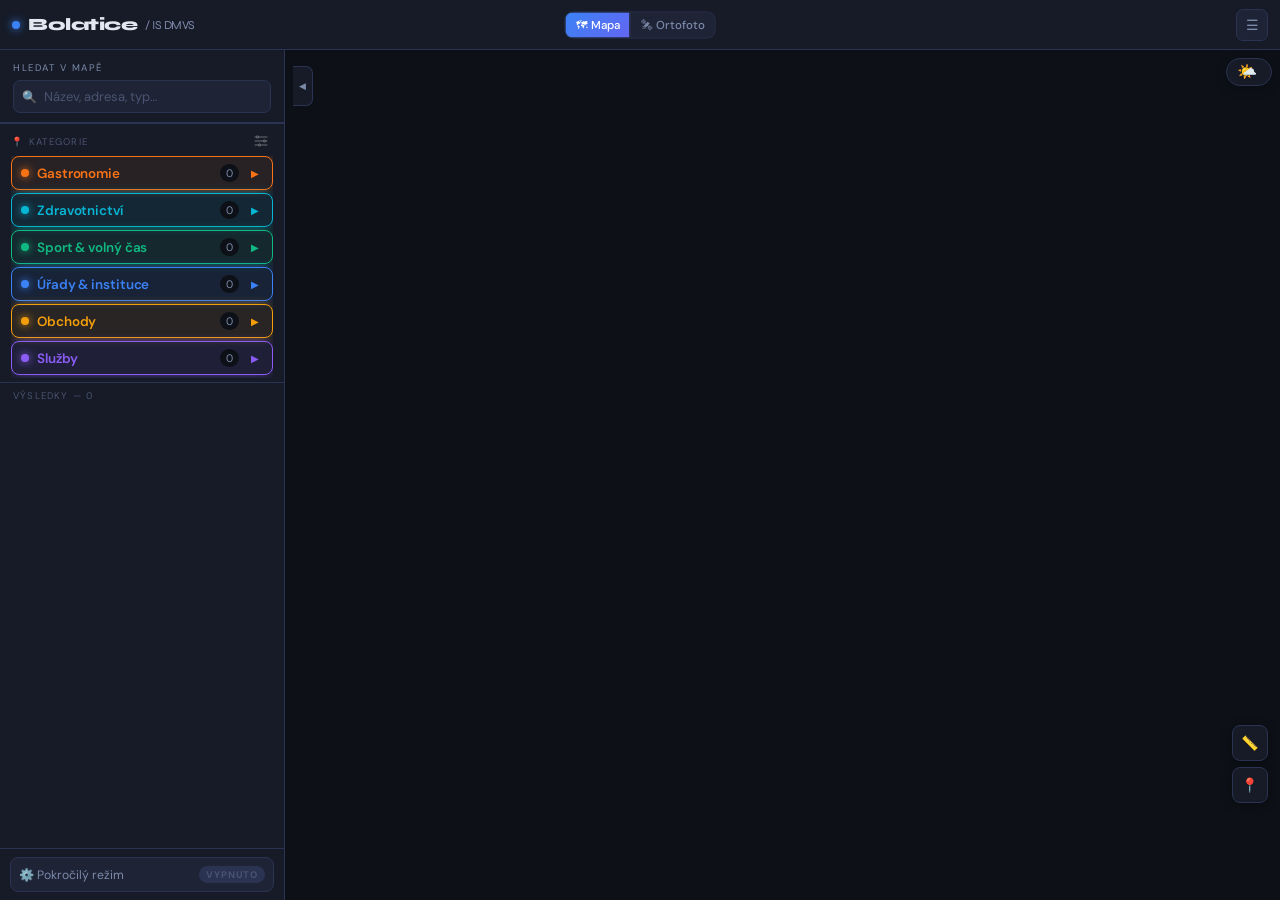
==== dev/index.html @ 5ff4d9fc "aktualizace readme + oprava rotace objektů z IS DMVS dev verze" ====
<!DOCTYPE html>
<html lang="cs">
<head>
  <meta charset="UTF-8">
  <meta name="viewport" content="width=device-width, initial-scale=1.0, maximum-scale=1.0, user-scalable=no">
  <meta name="mobile-web-app-capable" content="yes">
  <meta name="apple-mobile-web-app-capable" content="yes">
  <meta name="apple-mobile-web-app-status-bar-style" content="black-translucent">
  <meta name="apple-mobile-web-app-title" content="Mapa Bolatice">

  <title>Interaktivní mapa obce Bolatice | IS DMVS · POI · Navigace</title>

  <!-- ── SEO ─────────────────────────────────────────────────── -->
  <meta name="description"
        content="Interaktivní webová mapa obce Bolatice (okres Opava). Zobrazuje budovy, chodníky, komunikace a cyklostezky z IS DMVS, body zájmu (restaurace, lékaři, školy, obchody), navigaci a měření vzdáleností.">
  <meta name="keywords"
        content="Bolatice, mapa, interaktivní mapa, obec Bolatice, IS DMVS, POI, navigace, chodníky, komunikace, cyklostezky, okres Opava, Moravskoslezský kraj, GIS, QGIS">
  <meta name="author"      content="Diplomová práce VŠB-TUO, obor Geodézie a kartografie">
  <meta name="robots"      content="index, follow">
  <meta name="theme-color" content="#161b27">
  <link rel="canonical"    href="https://virtualka-bolatice.github.io/mapa/">

  <!-- ── Open Graph (Facebook, LinkedIn, Messenger) ──────────── -->
  <meta property="og:type"        content="website">
  <meta property="og:url"         content="https://virtualka-bolatice.github.io/mapa/">
  <meta property="og:title"       content="Interaktivní mapa obce Bolatice">
  <meta property="og:description" content="Budovy, chodníky, cyklostezky, body zájmu a navigace na jednom místě. Digitální mapa obce Bolatice s daty IS DMVS.">
  <meta property="og:image"       content="css/ikonky/favicon.png">
  <meta property="og:locale"      content="cs_CZ">
  <meta property="og:site_name"   content="Mapa Bolatice">

  <!-- ── Twitter / X Card ────────────────────────────────────── -->
  <meta name="twitter:card"        content="summary">
  <meta name="twitter:title"       content="Interaktivní mapa obce Bolatice">
  <meta name="twitter:description" content="Digitální mapa obce Bolatice — IS DMVS, POI, navigace, měření.">
  <meta name="twitter:image"       content="css/ikonky/favicon.png">

  <!-- ── Favicon ──────────────────────────────────────────────── -->
  <link rel="icon"             type="image/png" sizes="32x32" href="css/ikonky/favicon.png">
  <link rel="icon"             type="image/png" sizes="16x16" href="css/ikonky/favicon.png">
  <link rel="apple-touch-icon" sizes="180x180"               href="css/ikonky/favicon.png">
  <link rel="shortcut icon"    type="image/png"              href="css/ikonky/favicon.png">

  <!-- ── Strukturovaná data (Schema.org / JSON-LD) ───────────── -->
  <script type="application/ld+json">
  {
    "@context": "https://schema.org",
    "@type": "Map",
    "name": "Interaktivní mapa obce Bolatice",
    "description": "Webová interaktivní mapa obce Bolatice zobrazující infrastrukturu (IS DMVS), body zájmu, navigaci a měření vzdáleností. Zpracována jako součást diplomové práce na VŠB-TUO.",
    "url": "https://virtualka-bolatice.github.io/mapa/",
    "image": "css/ikonky/favicon.png",
    "mapType": "https://schema.org/VenueMap",
    "about": {
      "@type": "Place",
      "name": "Bolatice",
      "description": "Obec Bolatice, okres Opava, Moravskoslezský kraj",
      "address": {
        "@type": "PostalAddress",
        "addressLocality": "Bolatice",
        "postalCode": "747 23",
        "addressRegion": "Moravskoslezský kraj",
        "addressCountry": "CZ"
      },
      "geo": {
        "@type": "GeoCoordinates",
        "latitude":  49.956,
        "longitude": 18.078
      }
    },
    "creator": {
      "@type": "EducationalOrganization",
      "name": "VŠB – Technická univerzita Ostrava",
      "department": "Obor Geodézie a kartografie"
    },
    "inLanguage": "cs"
  }
  </script>

  <link rel="stylesheet" href="https://cdn.jsdelivr.net/npm/leaflet@1.9.4/dist/leaflet.css">
  <link rel="preconnect" href="https://fonts.googleapis.com">
  <link href="https://fonts.googleapis.com/css2?family=Syne:wght@400;600;700;800&family=DM+Sans:wght@300;400;500&display=swap" rel="stylesheet">
  <link rel="stylesheet" href="css/app.css">
  <link rel="stylesheet" href="events/events.css">
</head>
<body>

<!-- ══ LOADING ══════════════════════════════════════════════════ -->
<div id="loading" class="out">
  <div class="ld-ring"></div>
  <div class="ld-txt">Bolatice</div>
  <div class="ld-sub" id="ld-sub"></div>
</div>

<!-- ══ LIGHTBOX ═════════════════════════════════════════════════ -->
<div id="lightbox" onclick="closeLB()">
  <button id="lb-close" onclick="event.stopPropagation();closeLB()">✕</button>
  <button id="lb-prev" onclick="lbPrev(event);event.stopPropagation()">‹</button>
  <img id="lb-img" src="" alt="" onclick="event.stopPropagation();closeLB()" style="cursor:zoom-out">
  <button id="lb-next" onclick="lbNext(event);event.stopPropagation()">›</button>
  <div id="lb-counter"></div>
</div>

<!-- ══ NAVIGAČNÍ WIDGET (aktivní trasa) ════════════════════════ -->
<div id="nav-widget">
  <div class="nav-head">
    <span class="nav-mode-ico" id="nav-mode-ico">🚗</span>
    <div class="nav-dest-name" id="nav-dest-name">Navigace</div>
    <button class="nav-close" onclick="clearNav()" title="Ukončit navigaci">✕</button>
  </div>
  <div class="nav-main-row">
    <div class="nav-time-val" id="nav-active-time">–</div>
    <div class="nav-dist"    id="nav-dist"></div>
  </div>
  <div class="nav-actions">
    <button class="nav-act-btn" id="nav-persp-btn" onclick="toggleNavCompass()" title="Vyrovnat / zamknout pohled" style="display:none">
      <svg id="nav-compass-svg" width="16" height="16" viewBox="0 0 24 24" fill="none">
        <circle cx="12" cy="12" r="10" stroke="currentColor" stroke-width="1.5"/>
        <polygon points="12,3 14.5,12 12,10 9.5,12" fill="#ef4444"/>
        <polygon points="12,21 14.5,12 12,14 9.5,12" fill="currentColor" opacity=".5"/>
        <circle cx="12" cy="12" r="1.5" fill="currentColor"/>
      </svg>
    </button>
    <button class="nav-act-btn" id="nav-recenter-btn2" onclick="navRecenter()" title="Vycentrovat">
      <svg width="11" height="11" viewBox="0 0 12 12" fill="none" style="flex-shrink:0">
        <rect x="1" y="1" width="10" height="10" rx="2" stroke="currentColor" stroke-width="1.4"/>
        <line x1="6" y1="1" x2="6" y2="11" stroke="currentColor" stroke-width="1.2"/>
        <line x1="1" y1="6" x2="11" y2="6" stroke="currentColor" stroke-width="1.2"/>
      </svg>
      Vycentrovat
    </button>
  </div>
</div>

<!-- ══ MODE PICKER — výběr způsobu dopravy ═════════════════════ -->
<div id="nav-mode-picker">
  <div id="nmp-card">
    <div class="nmp-title">Jak chceš jet?</div>
    <div class="nmp-dest"  id="nmp-dest-name">…</div>
    <!-- Loading stav (spinner) — skrytý po načtení -->
    <div class="nmp-loading-row" id="nmp-loading">
      <div class="nmp-spinner"></div>
      <span class="nmp-loading-txt">Načítám trasy…</span>
    </div>
    <div class="nmp-opts" id="nmp-opts" style="display:none">
      <button class="nmp-opt" id="nmp-drive" onclick="pickNavMode('driving')">
        <span class="nmp-ico">🚗</span>
        <span class="nmp-lbl">Autem</span>
        <span class="nmp-time" id="nmp-drive-time">–</span>
        <span class="nmp-sub" id="nmp-drive-dist"></span>
      </button>
      <button class="nmp-opt" id="nmp-walk" onclick="pickNavMode('walking')">
        <span class="nmp-ico">🚶</span>
        <span class="nmp-lbl">Pěšky</span>
        <span class="nmp-time" id="nmp-walk-time">–</span>
        <span class="nmp-sub" id="nmp-walk-dist"></span>
      </button>
    </div>
    <button class="nmp-cancel" onclick="cancelModePicker()">Zrušit</button>
  </div>
</div>

<!-- ══ RECENTER BUTTON — zobrazí se při pohybu mapy v nav ══════ -->
<button id="nav-recenter-btn" onclick="navRecenter()">⊕ Vycentrovat</button>

<!-- ══ APLIKACE ═════════════════════════════════════════════════ -->
<div id="app">
  <header>
    <button class="hbtn mob-only" id="mob-srch-btn" onclick="openMobSearch()">🔍</button>
    <div class="logo">
      <div class="logo-dot"></div>
      Bolatice
      <span class="logo-sub">/ IS DMVS</span>
    </div>
    <div id="tile-sw">
      <button class="tbtn on"  id="tbtn-mapa" onclick="setTile('mapa')">🗺 Mapa</button>
      <button class="tbtn off" id="tbtn-orto" onclick="setTile('orto')">🛰 Ortofoto</button>
    </div>
    <button class="hbtn desk-only" id="sb-hbtn" onclick="toggleSB()">☰</button>
  </header>
  <!-- landscape mobile: logo + ☰ -->
  <div id="ls-logo">Bolatice</div>
  <button id="sb-hbtn-ls" onclick="toggleSB()">☰</button>

  <!-- Mobilní hledání (pod headerem, skryté) -->
  <div id="mob-search" class="mob-only">
    <div id="mob-search-bar">
      <span class="mob-si">🔍</span>
      <input type="text" id="mob-search-inp"
             placeholder="Hledat místo, název…"
             oninput="doSearch(this.value);renderMobResults()">
      <button class="mob-sx" onclick="closeMobSearch()">✕</button>
    </div>
    <div id="mob-results"></div>
  </div>

  <!-- #tilt-wrap: perspective container, overflow:hidden klipuje černé hrany při tiltu -->
  <div id="tilt-wrap">
    <div id="map"></div>
  </div>
</div>

<!-- ══ SIDEBAR / BOTTOM SHEET ════════════════════════════════════
     Desktop: levý panel
     Mobil:   swipe panel odspodu
════════════════════════════════════════════════════════════════ -->
<div id="sidebar">

  <!-- MOBILE: drag handle + kategorie jako ikony v peek pruhu -->
  <div id="mob-bs-top">
    <div id="mob-bs-pill" onclick="toggleBS()"></div>
    <div id="mob-cat-icons"><!-- JS: renderMobCatIcons() --></div>
  </div>

  <!-- DESKTOP: search bar -->
  <div class="sb-head desk-only">
    <div class="sb-lbl">Hledat v mapě</div>
    <div class="sb-search">
      <span class="sb-si">🔍</span>
      <input type="text" id="search-inp"
             placeholder="Název, adresa, typ…"
             oninput="doSearch(this.value)">
      <button class="sb-clear" onclick="this.previousElementSibling.value='';doSearch('')" title="Smazat">✕</button>
    </div>
  </div>

  <div id="sb-scroll">

    <!-- IS DMVS vrstvy — pokročilý režim -->
    <div id="qgis-sec">
      <div class="qgis-hdr">
        <div class="qgis-hdr-lbl"><span>⬡</span> IS DMVS vrstvy</div>
        <span class="qgis-hdr-cnt" id="qgis-cnt">–</span>
      </div>
      <div id="qgis-list"></div>
    </div>

    <!-- KATEGORIE POI -->
    <div class="sb-sec" id="poi-cats-sec">
      <!-- Hlavička: nadpis + filtrační ikona pro sbalení (landscape) -->
      <div class="sb-sec-l">
        📍 Kategorie
        <button class="cats-toggle-btn" id="cats-toggle-btn"
          onclick="toggleCatsAccordion()" title="Zobrazit / skrýt filtry">
          <img src="css/ikonky/filtr.png" alt="Filtry" class="cats-filter-icon">
        </button>
      </div>
      <!-- Chips — sbalitelné kliknutím na filtrační ikonu -->
      <div class="ls-cat-body" id="ls-cat-body">
      <div class="cat-chip active" id="chip-gastro" style="color:var(--gastro)" onclick="toggleCat('gastro')" ondblclick="event.stopPropagation();toggleSubList('gastro')">
        <div class="cat-dot"></div><span class="cat-chip-lbl">Gastronomie</span><span class="cat-cnt" id="cnt-gastro">0</span>
        <span class="cat-arr" id="cat-arr-gastro" data-subcat="gastro" onclick="event.stopPropagation();toggleSubList('gastro')" style="padding:2px 4px;color:var(--gastro);transition:transform .2s">▶</span>
      </div>
      <div class="sub-wrap" id="sub-gastro"></div>
      <div class="cat-chip active" id="chip-zdravi" style="color:var(--zdravi)" onclick="toggleCat('zdravi')" ondblclick="event.stopPropagation();toggleSubList('zdravi')">
        <div class="cat-dot"></div><span class="cat-chip-lbl">Zdravotnictví</span><span class="cat-cnt" id="cnt-zdravi">0</span>
        <span class="cat-arr" id="cat-arr-zdravi" data-subcat="zdravi" onclick="event.stopPropagation();toggleSubList('zdravi')" style="padding:2px 4px;color:var(--zdravi);transition:transform .2s">▶</span>
      </div>
      <div class="sub-wrap" id="sub-zdravi"></div>
      <div class="cat-chip active" id="chip-sport" style="color:var(--sport)" onclick="toggleCat('sport')" ondblclick="event.stopPropagation();toggleSubList('sport')">
        <div class="cat-dot"></div><span class="cat-chip-lbl">Sport &amp; volný čas</span><span class="cat-cnt" id="cnt-sport">0</span>
        <span class="cat-arr" id="cat-arr-sport" data-subcat="sport" onclick="event.stopPropagation();toggleSubList('sport')" style="padding:2px 4px;color:var(--sport);transition:transform .2s">▶</span>
      </div>
      <div class="sub-wrap" id="sub-sport"></div>
      <div class="cat-chip active" id="chip-urad" style="color:var(--urad)" onclick="toggleCat('urad')" ondblclick="event.stopPropagation();toggleSubList('urad')">
        <div class="cat-dot"></div><span class="cat-chip-lbl">Úřady &amp; instituce</span><span class="cat-cnt" id="cnt-urad">0</span>
        <span class="cat-arr" id="cat-arr-urad" data-subcat="urad" onclick="event.stopPropagation();toggleSubList('urad')" style="padding:2px 4px;color:var(--urad);transition:transform .2s">▶</span>
      </div>
      <div class="sub-wrap" id="sub-urad"></div>
      <div class="cat-chip active" id="chip-obchod" style="color:var(--obchod)" onclick="toggleCat('obchod')" ondblclick="event.stopPropagation();toggleSubList('obchod')">
        <div class="cat-dot"></div><span class="cat-chip-lbl">Obchody</span><span class="cat-cnt" id="cnt-obchod">0</span>
        <span class="cat-arr" id="cat-arr-obchod" data-subcat="obchod" onclick="event.stopPropagation();toggleSubList('obchod')" style="padding:2px 4px;color:var(--obchod);transition:transform .2s">▶</span>
      </div>
      <div class="sub-wrap" id="sub-obchod"></div>
      <div class="cat-chip active" id="chip-sluzby" style="color:var(--sluzby)" onclick="toggleCat('sluzby')" ondblclick="event.stopPropagation();toggleSubList('sluzby')">
        <div class="cat-dot"></div><span class="cat-chip-lbl">Služby</span><span class="cat-cnt" id="cnt-sluzby">0</span>
        <span class="cat-arr" data-subcat="sluzby" onclick="event.stopPropagation();toggleSubList('sluzby')"
              style="padding:2px 4px;color:var(--sluzby)">▶</span>
      </div>
      <div class="sub-wrap" id="sub-sluzby"></div>
      </div><!-- /ls-cat-body -->
    </div>

    <!-- MOBILE SUBCAT PILLS — viditelné v BS expandovaném stavu -->
    <div id="mob-subcat-wrap" class="mob-only"><!-- JS: renderMobSubcats() --></div>

    <!-- VÝSLEDKY -->
    <div id="poi-res-sec">
      <div class="res-hdr">Výsledky — <span id="res-cnt">0</span></div>
      <div id="res-list"></div>
    </div>

  </div><!-- /sb-scroll -->

  <!-- Landscape bottom bar: ⚙️ + tile toggle (ls-only) -->
  <div id="ls-bottom-bar" class="ls-only">
    <button id="ls-adv-btn" onclick="toggleAdvanced()" title="Pokročilý režim">⚙️</button>
    <button id="ls-tile-btn" onclick="lsTileToggle()">🗺 Mapa</button>
    <button id="ls-wx-btn" onclick="wxToggle()" title="Počasí"><span id="ls-wx-ico">🌤️</span> <span id="ls-wx-temp"></span></button>
  </div>

  <!-- Desktop/portrait adv button -->
  <div id="sb-adv-wrap">
    <button id="adv-btn" onclick="toggleAdvanced()">
      ⚙️ Pokročilý režim
      <span id="adv-pill">VYPNUTO</span>
    </button>
  </div>

</div><!-- /sidebar -->

<div id="sb-handle" class="desk-only" onclick="toggleSB()">◀</div>
<div id="dbadge"></div>

<!-- ══ NAV — výběr cíle + potvrzení ════════════════════════════ -->
<!-- Tlačítko se zobrazí po aktivaci geolokace -->
<button id="nav-pick-btn" onclick="toggleNavPick()">
  🎯 <span id="nav-pick-lbl">Vybrat cíl na mapě</span>
</button>

<!-- Potvrzovací bar po kliknutí na cíl v mapě -->
<div id="nav-confirm">
  <div>
    <div class="nc-label">Navigovat do</div>
    <div class="nc-dest" id="nc-dest-name">…</div>
  </div>
  <div class="nc-btns">
    <button class="nc-btn nc-btn-ok"  onclick="confirmNav()">🧭 Navigovat</button>
    <button class="nc-btn nc-btn-no"  onclick="cancelNavPick()">✕</button>
  </div>
</div>

<!-- ══ FAB SLOUPEC ═══════════════════════════════════════════════
     Desktop: nad zoom kontrolou (bottom-right)
     Mobil:   nad peek pruhem bottom sheetu
════════════════════════════════════════════════════════════════ -->
<div id="fab-col">
  <button class="fab" id="fab-north" title="Srovnat na sever" onclick="resetMapBearing()">
    <svg id="fab-north-svg" width="18" height="18" viewBox="0 0 24 24" fill="none">
      <circle cx="12" cy="12" r="10" stroke="currentColor" stroke-width="1.5"/>
      <polygon points="12,3 14.5,12 12,10 9.5,12" fill="#ef4444"/>
      <polygon points="12,21 14.5,12 12,14 9.5,12" fill="currentColor" opacity=".4"/>
      <circle cx="12" cy="12" r="1.5" fill="currentColor"/>
    </svg>
  </button>
  <button class="fab" id="fab-msr"   title="Měření"          onclick="toggleMsr()">📏</button>
  <button class="fab" id="fab-geo"   title="Moje poloha"     onclick="geolocate()">📍</button>
  <button class="fab" id="fab-nav"   title="Zrušit trasu"    onclick="clearNav()">✕</button>
</div>

<!-- ══ PŘÍJEZDOVÁ STATISTIKA (modal při dosažení cíle) ══════════ -->
<div id="nav-arrived-modal">
  <div id="nav-arrived-card">
    <div class="nar-icon">🎯</div>
    <div class="nar-title">Cíl dosažen!</div>
    <div class="nar-dest" id="nar-dest-name"></div>
    <div class="nar-stats">
      <div class="nar-stat">
        <div class="nar-stat-val" id="nar-time">–</div>
        <div class="nar-stat-lbl">čas jízdy</div>
      </div>
      <div class="nar-sep"></div>
      <div class="nar-stat">
        <div class="nar-stat-val" id="nar-dist">–</div>
        <div class="nar-stat-lbl">vzdálenost</div>
      </div>
      <div class="nar-sep"></div>
      <div class="nar-stat">
        <div class="nar-stat-val" id="nar-mode">–</div>
        <div class="nar-stat-lbl">způsob</div>
      </div>
    </div>
    <button class="nar-close" onclick="closeArrivedModal()">Zavřít navigaci</button>
  </div>
</div>

<!-- ══ MĚŘICÍ PANEL ══════════════════════════════════════════════ -->
<div id="msr-panel">
  <div class="msr-cols">
    <div class="msr-col">
      <div class="msr-col-lbl" id="msr-lbl-val">Délka</div>
      <div id="msr-val" class="msr-num">0 m</div>
    </div>
    <div class="msr-col">
      <div class="msr-col-lbl">Výměra</div>
      <div id="msr-area" class="msr-num msr-area-num">—</div>
    </div>
  </div>
  <div class="msr-hint" id="msr-hint">klikej body · Enter → uzavřít</div>
  <div class="msr-actions">
    <button id="msr-btn-close" onclick="closeMsrPolygon()">⬡ Uzavřít plochu</button>
    <button id="msr-btn-clear" onclick="clearMsr()">✕ Vymazat</button>
  </div>
</div>

<!-- ══ STATS PANEL — jen pokročilý režim ════════════════════════ -->
<div id="stats-panel">
  <div class="stat"><div class="stat-dot" style="background:#8b5cf6"></div>Budovy: <strong id="st-budovy">–</strong></div>
  <div class="stat"><div class="stat-dot" style="background:#64748b"></div>Parkoviště: <strong id="st-parkoviste">–</strong></div>
  <div class="stat stat-ostatni-wrap" id="stat-ostatni-wrap" onclick="event.stopPropagation();this.classList.toggle('open')" style="cursor:pointer">
    <div class="stat-dot" style="background:#94a3b8"></div>
    Ostatní: <strong id="st-ostatni-sum">–</strong>
    <div class="stat-hover-table">
      <div class="sht-row"><span class="sht-dot" style="background:#10b981"></span>Hřiště<span id="st-hriste">–</span></div>
      <div class="sht-row"><span class="sht-dot" style="background:#059669"></span>Cyklostezky<span id="st-cyklostezky">–</span></div>
      <div class="sht-row"><span class="sht-dot" style="background:#94a3b8"></span>Chodníky<span id="st-chodnik">–</span></div>
      <div class="sht-row"><span class="sht-dot" style="background:#d97706"></span>Komunikace<span id="st-komunikace">–</span></div>
    </div>
  </div>
  <!-- st-poi skrytý — pouze pro poi.js interní počítání -->
  <strong id="st-poi" style="display:none">–</strong>
</div>

<!-- ══ POI PŘEHLED — základní režim ═════════════════════════════ -->
<div id="poi-overview"><!-- JS: renderPOIOverview() --></div>

<!-- ══ JS ZÁVISLOSTI ════════════════════════════════════════════ -->
<script src="https://cdn.jsdelivr.net/npm/leaflet@1.9.4/dist/leaflet.js"></script>
<script src="https://cdn.jsdelivr.net/npm/proj4@2.9.0/dist/proj4.js"></script>
<script src="https://cdn.jsdelivr.net/npm/proj4leaflet@1.0.2/src/proj4leaflet.js"></script>

<!-- ══ IS DMVS DATA ══════════════════════════════════════════════
     Soubory se načítají automaticky z DATA_FILES v js/config.js.
     Přidání nové vrstvy = pouze přidat řádek do DATA_FILES v config.js.
════════════════════════════════════════════════════════════════ -->

<!-- ══ APLIKAČNÍ JS ═════════════════════════════════════════════ -->
<script src="js/config.js"></script>

<!-- leaflet-rotate: nativní rotace mapy (2 prsty / Shift+drag) — MUSÍ být před map.js -->
<script src="https://cdn.jsdelivr.net/npm/leaflet-rotate@0.2.7/dist/leaflet-rotate.min.js"
        onerror="console.warn('leaflet-rotate CDN nedostupné — rotace mapy vypnuta')"></script>

<script src="js/map.js"></script>
<script src="js/layers.js"></script>
<script src="js/poi.js"></script>
<script src="js/measure.js"></script>
<script src="js/nav.js"></script>

<!-- výstrahy a události (např. uzavírky) — načítají se z events/events-config.js -->
<script src="events/events-config.js"></script>
<script src="events/events.js"></script>

<!-- ══ POI DATA — staticky před ui.js → window.json_POI dostupné při loadPOI() ══
     Zkouší oba umístění. Chyba při nenalezení je potlačena (onerror=void 0). ══════ -->
<script src="data/POI_0.js" onerror="void 0"></script>
<script src="js/ui.js"></script>


<!-- ══ WEATHER WIDGET ══════════════════════════════════════════ -->
<div id="wx-tooltip"></div>
<div id="wx-fab" onclick="wxToggle()" title="Počasí">
  <span id="wx-fab-ico">🌤️</span>
  <span id="wx-fab-temp"></span>
</div>
<div id="wx-panel">
  <div id="wx-widget"><div class="wx-loading">⏳ Načítám počasí…</div></div>
</div>

<script src="js/weather.js"></script>
<script>window.addEventListener("load",()=>{ if(typeof initAladinWeather==="function") initAladinWeather(); });</script>
<script>
document.addEventListener('click', () => {
  document.getElementById('stat-ostatni-wrap')?.classList.remove('open');
});
</script>
</body>
</html>
---- dev/css/app.css ----
/* ════════════════════════════════════════════════════════════════
   app.css — Interaktivní mapa obce Bolatice
   ════════════════════════════════════════════════════════════════ */

/* ── DESIGN SYSTEM ── */
:root {
  --bg:      #0d1117;
  /* iOS safe area insets */
  --safe-b:  env(safe-area-inset-bottom, 0px);
  --safe-t:  env(safe-area-inset-top, 0px);
  --surface: #161b27;
  --surf2:   #1e2436;
  --surf3:   #252c42;
  --border:  #2a3352;
  --accent:  #3b82f6;
  --acc2:    #7c3aed;
  --acc3:    #0ea5e9;
  --orange:  #f97316;
  --green:   #10b981;
  --text:    #e2e8f0;
  --muted:   #7c8aaa;
  --dim:     #4a5470;
  --gastro:  #f97316;
  --sport:   #10b981;
  --urad:    #3b82f6;
  --zdravi:  #06b6d4;
  --sluzby:  #8b5cf6;
  --obchod:  #f59e0b;
  --r:  10px;
  --sh: 0 4px 24px rgba(0,0,0,.65);
  --sh2: 0 2px 10px rgba(0,0,0,.4);
  --mob-peek: 105px;  /* výška peek části mobilního bottom sheetu */
  --mob-peek-safe: calc(105px + env(safe-area-inset-bottom, 0px));
  --mob-peek-safe: calc(105px + env(safe-area-inset-bottom, 0px));  /* iPhone notch */
  --hdr: 50px;        /* výška headeru */
}

*, *::before, *::after { box-sizing: border-box; margin: 0; padding: 0; -webkit-tap-highlight-color: transparent; }
button, [role="button"] { touch-action: manipulation; cursor: pointer; }
html, body {
  height: 100%;
  font-family: 'DM Sans', sans-serif;
  background: var(--bg);
  color: var(--text);
  overflow: hidden;
}

/* ── LAYOUT ── */
/* ── Layout ─────────────────────────────────────────────────────── */
#app  { display: flex; flex-direction: column; height: 100vh; }

/* tilt-wrap: obal mapy — flex:1 výška, bez overflow:hidden (jinak leaflet-rotate ořezává vrstvy) */
#tilt-wrap {
  flex: 1;
  position: relative;
  z-index: 1;
}
/* #map uvnitř tilt-wrap — vždy vyplní celý tilt-wrap */
#map {
  position: absolute;
  inset: 0;
}

/* ════════════════════════════════════════════════════════════════
   LOADING
   ════════════════════════════════════════════════════════════════ */
#loading {
  position: fixed; inset: 0; background: var(--bg); z-index: 9999;
  display: flex; flex-direction: column;
  align-items: center; justify-content: center; gap: 12px;
  transition: opacity .4s;
}
#loading.out { opacity: 0; pointer-events: none; }
.ld-ring {
  width: 36px; height: 36px;
  border: 3px solid var(--border); border-top-color: var(--accent);
  border-radius: 50%; animation: spin .8s linear infinite;
}
@keyframes spin { to { transform: rotate(360deg); } }
.ld-txt  { font-family: 'Syne', sans-serif; font-weight: 700; font-size: 1.1rem; }
.ld-sub  { font-size: .73rem; color: var(--muted); }

/* ════════════════════════════════════════════════════════════════
   HEADER
   ════════════════════════════════════════════════════════════════ */
header {
  display: flex; align-items: center;
  padding: 0 12px; height: var(--hdr); flex-shrink: 0;
  background: var(--surface); border-bottom: 1px solid var(--border);
  z-index: 1100; gap: 8px; position: relative;
}
.logo {
  font-family: 'Syne', sans-serif; font-weight: 800; font-size: 1.08rem;
  letter-spacing: -.5px; display: flex; align-items: center; gap: 8px;
  white-space: nowrap; flex: 1;
  transition: opacity .2s;
}
.logo:hover { opacity: .85; }
.logo-dot {
  width: 8px; height: 8px; border-radius: 50%;
  background: var(--accent); box-shadow: 0 0 8px var(--accent);
  animation: blink 2.5s ease-in-out infinite; flex-shrink: 0;
}
@keyframes blink { 0%,100%{opacity:1;transform:scale(1)}50%{opacity:.35;transform:scale(.65)} }
.logo-sub { font-weight: 400; color: var(--muted); font-size: .76rem; }

#tile-sw {
  display: flex; border: 1px solid var(--border); border-radius: 8px; overflow: hidden; flex-shrink: 0;
}
/* Desktop: tile-sw absolutně na střed headeru */
@media (min-width: 769px) {
  #tile-sw {
    position: absolute; left: 50%; top: 50%; transform: translate(-50%, -50%);
  }
}
.tbtn {
  padding: 5px 10px; font-family: 'DM Sans', sans-serif; font-size: .72rem;
  font-weight: 500; cursor: pointer; border: none; transition: all .18s;
  display: flex; align-items: center; gap: 4px; white-space: nowrap;
}
.tbtn + .tbtn { border-left: 1px solid var(--border); }
.tbtn.off { background: var(--surf2); color: var(--muted); transition: all .25s ease; }
.tbtn.off:hover { background: var(--surf3); color: var(--text); }
.tbtn.on  { background: linear-gradient(135deg, var(--accent), #6366f1); color: #fff; box-shadow: 0 0 12px -2px rgba(59,130,246,.5); transition: all .25s ease; }
.tbtn.on:hover { filter: brightness(1.12); }

.hbtn {
  width: 32px; height: 32px; border-radius: 7px; flex-shrink: 0;
  border: 1px solid var(--border); background: var(--surf2);
  color: var(--muted); cursor: pointer; font-size: .88rem;
  display: flex; align-items: center; justify-content: center; transition: all .18s;
}
.hbtn:hover, .hbtn.on { background: var(--accent); border-color: var(--accent); color: #fff; }

/* ════════════════════════════════════════════════════════════════
   MOBILE SEARCH (below header)
   ════════════════════════════════════════════════════════════════ */
#mob-search {
  position: absolute; top: var(--hdr); left: 0; right: 0;
  z-index: 1200; background: var(--surface);
  border-bottom: 1px solid var(--border);
  transform: translateY(-100%); opacity: 0;
  transition: transform .22s cubic-bezier(.4,0,.2,1), opacity .22s;
  pointer-events: none;
  max-height: calc(50vh);
  display: flex; flex-direction: column;
}
#mob-search.open {
  transform: translateY(0); opacity: 1; pointer-events: auto;
}
#mob-search-bar {
  display: flex; align-items: center; gap: 8px;
  padding: 8px 12px; border-bottom: 1px solid var(--border); flex-shrink: 0;
}
.mob-si { color: var(--dim); font-size: .8rem; flex-shrink: 0; }
#mob-search-inp {
  flex: 1; padding: 7px 8px; background: var(--surf2);
  border: 1px solid var(--border); border-radius: 7px;
  color: var(--text); font-family: inherit; font-size: .81rem;
  outline: none; transition: border-color .18s;
}
#mob-search-inp:focus { border-color: var(--accent); }
.mob-sx {
  width: 28px; height: 28px; border-radius: 6px;
  border: 1px solid var(--border); background: var(--surf2);
  color: var(--muted); cursor: pointer; font-size: .8rem;
  display: flex; align-items: center; justify-content: center; transition: all .15s;
}
.mob-sx:hover { background: var(--surf3); color: var(--text); }
#mob-results { overflow-y: auto; padding: 4px 8px 8px; }

/* ════════════════════════════════════════════════════════════════
   SIDEBAR — Desktop (left panel)
   ════════════════════════════════════════════════════════════════ */
#sidebar {
  position: absolute; top: var(--hdr); left: 0; bottom: 0; width: 285px;
  z-index: 1000; background: var(--surface); border-right: 1px solid var(--border);
  display: flex; flex-direction: column;
  transform: translateX(0); transition: transform .26s cubic-bezier(.4,0,.2,1);
}
#sidebar.closed { transform: translateX(-100%); }

#sb-handle {
  position: absolute; top: 66px; left: 293px; z-index: 1050;
  width: 20px; height: 40px; background: var(--surface);
  border: 1px solid var(--border); border-left: none;
  border-radius: 0 7px 7px 0; cursor: pointer;
  display: flex; align-items: center; justify-content: center;
  color: var(--muted); font-size: .58rem;
  transition: left .26s cubic-bezier(.4,0,.2,1);
}
#sb-handle.closed { left: 8px; }
#sb-handle:hover  { color: var(--text); background: var(--surf2); }

/* Mobilní drag handle — skryt na desktopu */
#mob-bs-top { display: none; }

/* Search bar */
.sb-head {
  padding: 11px 13px 9px;
  border-bottom: 1px solid var(--border); flex-shrink: 0;
  display: flex; flex-direction: column; gap: 0;
}
.sb-lbl  {
  font-size: .6rem; letter-spacing: 1.5px; text-transform: uppercase;
  color: var(--muted); margin-bottom: 6px; text-align: left; display: block;
}
.sb-search { position: relative; }
.sb-search input {
  width: 100%; padding: 7px 10px 7px 30px;
  background: var(--surf2); border: 1px solid var(--border);
  border-radius: 7px; color: var(--text); font-family: inherit;
  font-size: .81rem; outline: none;
  transition: border-color .2s, box-shadow .2s, background .2s;
}
.sb-search input:hover {
  border-color: var(--accent);
  background: var(--surf3);
}
.sb-search input:focus {
  border-color: var(--accent);
  box-shadow: 0 0 0 3px rgba(59,130,246,.18);
  background: var(--surf3);
}
.sb-search input::placeholder { color: var(--dim); }
.sb-si {
  position: absolute; left: 9px; top: 50%; transform: translateY(-50%);
  color: var(--dim); font-size: .75rem; pointer-events: none;
}

.sb-clear {
  position: absolute; right: 8px; top: 50%; transform: translateY(-50%);
  background: none; border: none; color: var(--dim); font-size: .7rem;
  cursor: pointer; padding: 2px 4px; border-radius: 4px;
  display: none; transition: color .15s;
}
.sb-search input:not(:placeholder-shown) ~ .sb-clear { display: block; }
.sb-clear:hover { color: var(--text); }

/* Scroll oblast */
#sb-scroll { flex: 1; overflow-y: auto; overflow-x: hidden; }
#sb-scroll::-webkit-scrollbar       { width: 3px; }
#sb-scroll::-webkit-scrollbar-thumb { background: var(--border); border-radius: 2px; }

.sb-sec   { padding: 7px 11px 4px; border-top: 1px solid var(--border); }
.sb-sec-l { font-size: .6rem; letter-spacing: 1.3px; text-transform: uppercase; color: var(--dim); margin-bottom: 5px; }

/* Stav skryté sekce */
.sec-hidden { display: none !important; }

/* ════════════════════════════════════════════════════════════════
   IS DMVS SEKCE
   ════════════════════════════════════════════════════════════════ */
#qgis-sec {
  display: none; border-bottom: 1px solid var(--border);
  animation: slideDown .22s ease;
}
@keyframes slideDown { from{opacity:0;transform:translateY(-8px)}to{opacity:1;transform:translateY(0)} }
#qgis-sec.visible { display: block; }

.qgis-hdr {
  display: flex; align-items: center; justify-content: space-between;
  padding: 9px 13px 6px;
}
.qgis-hdr-lbl {
  font-size: .6rem; letter-spacing: 1.3px; text-transform: uppercase;
  color: var(--acc2); display: flex; align-items: center; gap: 5px;
}
.qgis-hdr-cnt {
  font-size: .62rem; color: var(--muted);
  background: rgba(124,58,237,.12); padding: 1px 6px; border-radius: 10px;
}
#qgis-list { padding: 0 8px 6px; }

.qgis-empty {
  margin: 4px 0 8px; padding: 10px 12px;
  background: rgba(124,58,237,.07); border: 1px solid rgba(124,58,237,.2);
  border-radius: 7px; font-size: .73rem; color: var(--muted); line-height: 1.5;
}
.qgis-empty code { color: var(--acc2); font-size: .68rem; }

.ql-grp {
  font-size: .58rem; letter-spacing: 1.2px; text-transform: uppercase;
  color: var(--dim); padding: 8px 4px 4px; margin-top: 2px;
}
.ql-row {
  display: flex; align-items: center; gap: 8px; padding: 5px 6px;
  border-radius: 7px; cursor: pointer; transition: background .13s;
}
.ql-row:hover { background: var(--surf2); }
.ql-sw { width: 10px; height: 10px; border-radius: 3px; flex-shrink: 0; opacity: .4; transition: opacity .18s; }
.ql-row.layer-on .ql-sw { opacity: 1; }
.ql-nm { flex: 1; font-size: .78rem; font-weight: 500; transition: color .15s; white-space: nowrap; overflow: hidden; text-overflow: ellipsis; }
.ql-nm.dim { color: var(--muted); }

/* Opacity slider — skrytý dokud vrstva není zapnutá */
.ql-opacity {
  display: none;
  align-items: center; gap: 7px;
  padding: 2px 6px 6px 28px; font-size: .62rem; color: var(--dim);
  animation: fadeIn .18s ease;
}
.ql-opacity.show { display: flex; }
@keyframes fadeIn { from{opacity:0} to{opacity:1} }
.ql-opacity input[type=range] {
  flex: 1; height: 3px; accent-color: var(--acc2); cursor: pointer;
}

/* Toggle switch */
.tog { width: 28px; height: 15px; border-radius: 8px; background: var(--border); position: relative; transition: background .18s; flex-shrink: 0; }
.tog::after { content:''; position:absolute; top:2px; left:2px; width:11px; height:11px; border-radius:50%; background:var(--muted); transition:all .18s; }
.tog.on { background: var(--acc2); }
.tog.on::after { left: 15px; background: #fff; }
.tog.sm { width: 24px; height: 13px; }
.tog.sm::after { width: 9px; height: 9px; }
.tog.sm.on::after { left: 13px; }

/* Pokročilý režim — fixní dole */
#sb-adv-wrap {
  flex-shrink: 0; padding: 8px 10px;
  border-top: 1px solid var(--border); background: var(--surface);
}
#adv-btn {
  width: 100%; padding: 8px; border-radius: 8px;
  border: 1px solid var(--border); background: var(--surf2);
  color: var(--muted); font-family: inherit; font-size: .76rem;
  cursor: pointer; display: flex; align-items: center; justify-content: space-between;
  gap: 6px; transition: all .18s;
}
#adv-btn:hover { border-color: var(--acc2); color: var(--text); }
#adv-btn.on    { border-color: var(--acc2); color: var(--text); background: rgba(124,58,237,.1); }
#adv-pill {
  font-size: .6rem; font-weight: 700; letter-spacing: .8px;
  padding: 2px 7px; border-radius: 20px; background: var(--border); color: var(--dim);
}
#adv-btn.on #adv-pill { background: var(--acc2); color: #fff; }

/* ════════════════════════════════════════════════════════════════
   KATEGORIE CHIPS
   ════════════════════════════════════════════════════════════════ */
.cat-chip {
  display: flex; align-items: center; gap: 8px;
  padding: 7px 9px; border-radius: 8px; cursor: pointer;
  transition: background .18s, border-color .18s, box-shadow .18s, opacity .18s;
  user-select: none; margin-bottom: 3px;
  border: 1px solid transparent;
}
.cat-chip:hover {
  background: var(--surf2);
  box-shadow: 0 0 0 1px color-mix(in srgb, currentColor 25%, transparent);
}
.cat-chip.active {
  border-color: currentColor;
  background: color-mix(in srgb, currentColor 8%, transparent);
  box-shadow: 0 0 12px -4px currentColor;
}
.cat-dot { width: 8px; height: 8px; border-radius: 50%; flex-shrink: 0; background: currentColor; transition: all .22s; opacity: .3; transform: scale(.85); }
.cat-chip:hover .cat-dot { opacity: .65; transform: scale(1); }
.cat-chip.active .cat-dot { opacity: 1; transform: scale(1); box-shadow: 0 0 8px currentColor; animation: dotPulse 2.2s ease-in-out infinite; }
.cat-chip-lbl { font-size: .84rem; font-weight: 600; flex: 1; letter-spacing: -.1px; }
.cat-chip:hover .cat-chip-lbl { color: var(--text); }
.cat-chip.active .cat-chip-lbl { color: currentColor; }
.cat-cnt { font-size: .68rem; color: var(--muted); background: var(--bg); padding: 2px 6px; border-radius: 20px; }
.cat-arr { color: var(--dim); font-size: .6rem; transition: transform .18s; }
.cat-chip.dimmed       { opacity: .35; }
.cat-chip.dimmed:hover { opacity: .7; }

.sub-wrap {
  padding: 0 0 0 28px;
  max-height: 0; overflow: hidden;
  transition: max-height .28s cubic-bezier(.4,0,.2,1), padding .28s ease;
}
.sub-wrap.x {
  max-height: min(280px, calc(100vh - 340px)); overflow-y: auto;
  padding: 2px 0 6px 28px;
  scrollbar-width: thin; scrollbar-color: var(--border) transparent;
}
.sub-wrap.x::-webkit-scrollbar { width: 3px; }
.sub-wrap.x::-webkit-scrollbar-thumb { background: var(--border); border-radius: 2px; }
.sub-chip {
  display: flex; align-items: center; gap: 6px;
  padding: 5px 8px; border-radius: 6px; cursor: pointer;
  font-size: .77rem; font-weight: 500; color: var(--muted);
  transition: background .15s, color .15s, box-shadow .15s, border-color .15s;
  margin-bottom: 2px; border: 1px solid transparent;
}
.sub-chip:hover {
  background: color-mix(in srgb, currentColor 8%, transparent);
  color: currentColor;
  box-shadow: inset 0 0 0 1px color-mix(in srgb, currentColor 30%, transparent);
}
.sub-chip.active {
  color: currentColor; border-color: currentColor;
  background: color-mix(in srgb, currentColor 10%, transparent);
  box-shadow: inset 0 0 8px -3px currentColor;
}
.sub-chip.active .sub-dot { opacity: 1; box-shadow: 0 0 6px currentColor; transform: scale(1.2); }
.sub-dot { width: 5px; height: 5px; border-radius: 50%; background: currentColor; flex-shrink: 0; opacity: .35; transition: all .18s; transform: scale(.85); }
.sub-chip:hover .sub-dot { opacity: .7; transform: scale(1); }

/* Výsledky */
.res-hdr { padding: 6px 13px 3px; font-size: .6rem; letter-spacing: 1.2px; text-transform: uppercase; color: var(--dim); border-top: 1px solid var(--border); }
#res-list { padding: 2px 8px 8px; }
.res-row { display: flex; align-items: center; gap: 7px; padding: 7px 6px; border-radius: 7px; cursor: pointer; transition: background .15s, box-shadow .15s; margin-bottom: 2px; border: 1px solid transparent; }
.res-row:hover { background: var(--surf2); box-shadow: 0 0 0 1px var(--border); }
.res-ico  { width: 27px; height: 27px; border-radius: 7px; display: flex; align-items: center; justify-content: center; font-size: .82rem; flex-shrink: 0; }
.res-info { flex: 1; min-width: 0; }
.res-name { font-size: .79rem; font-weight: 500; white-space: nowrap; overflow: hidden; text-overflow: ellipsis; }
.res-sub  { font-size: .67rem; color: var(--muted); white-space: nowrap; overflow: hidden; text-overflow: ellipsis; }

/* ════════════════════════════════════════════════════════════════
   POPUPY — IS DMVS budovy
   ════════════════════════════════════════════════════════════════ */
.leaflet-popup-content-wrapper {
  background: var(--surface) !important; border: 1px solid var(--border) !important;
  border-radius: var(--r) !important; box-shadow: var(--sh) !important; padding: 0 !important;
  min-width: 220px !important;
  max-width: min(280px, calc(100vw - 32px)) !important;
  overflow: hidden !important;
}
.leaflet-popup-content {
  margin: 0 !important;
  width: 240px !important;
  max-width: min(260px, calc(100vw - 40px)) !important;
  font-family: 'DM Sans', sans-serif !important;
}
.leaflet-popup-tip     { background: var(--surface) !important; }
.leaflet-popup-close-button { color: var(--muted) !important; top: 6px !important; right: 8px !important; font-size: 1rem !important; }

.bpop         { padding: 11px 13px 4px; color: var(--text); }
.bpop-badge   { display: inline-block; font-size: .62rem; font-weight: 700; letter-spacing: .7px; text-transform: uppercase; padding: 2px 7px; border-radius: 4px; margin-bottom: 5px; }
.bpop-title   { font-family: 'Syne', sans-serif; font-weight: 700; font-size: .88rem; margin-bottom: 4px; color: var(--text); }
.bpop-div     { height: 1px; background: var(--border); margin: 5px 0; }
.bpop-row     { display: flex; align-items: flex-start; gap: 6px; margin-bottom: 4px; font-size: .75rem; color: var(--text); }
.bpop-i       { color: var(--muted); width: 14px; flex-shrink: 0; text-align: center; }
.bpop-id-wrap { margin-top: 4px; font-size: .7rem; }
.bpop-id-wrap summary { cursor: pointer; color: var(--muted); list-style: none; display: flex; align-items: center; gap: 4px; }
.bpop-id-wrap summary::-webkit-details-marker { display: none; }
.bpop-id-wrap summary::before { content:'▶'; font-size:.5rem; transition:transform .15s; }
.bpop-id-wrap[open] summary::before { transform: rotate(90deg); }
.bpop-id-val { font-family: monospace; font-size: .62rem; color: var(--dim); background: var(--surf2); padding: 3px 7px; border-radius: 4px; margin-top: 3px; word-break: break-all; letter-spacing: .5px; border: 1px solid var(--border); }
.bpop-foot   { padding: 8px 12px 10px; border-top: 1px solid var(--border); display: flex; gap: 5px; }
.bpop-btn    { flex: 1; padding: 5px 8px; border-radius: 6px; text-align: center; border: 1px solid var(--border); background: var(--surf2); color: var(--text); font-family: inherit; font-size: .7rem; cursor: pointer; transition: all .14s; white-space: nowrap; }
.bpop-btn-maps { display: flex; align-items: center; justify-content: center; gap: 5px; }
.bpop-btn:hover { background: var(--accent); border-color: var(--accent); }

/* ── POI popup ── */
.ppop-photo   {
  width: 100%; max-height: 180px; min-height: 80px;
  object-fit: cover; object-position: center top;
  border-bottom: 1px solid var(--border); display: block;
  border-radius: var(--r) var(--r) 0 0; cursor: zoom-in;
  background: var(--surf2);
}
/* Portrait fotky (výška > šířka jako 408x544) — zobrazit víc výšky */
.ppop-photo[height] { object-position: center 20%; }
.ppop-ph      { width: 100%; height: 50px; background: linear-gradient(135deg,var(--surf2),var(--surf3)); border-bottom: 1px solid var(--border); display: flex; align-items: center; justify-content: center; font-size: 1.4rem; opacity: .35; border-radius: var(--r) var(--r) 0 0; }
.ppop-head    { padding: 10px 12px 8px; border-radius: var(--r) var(--r) 0 0; }
.ppop-badge   { display: inline-flex; align-items: center; gap: 4px; font-size: .6rem; font-weight: 700; letter-spacing: .8px; text-transform: uppercase; padding: 2px 6px; border-radius: 3px; margin-bottom: 4px; }
.ppop-name    { font-family: 'Syne', sans-serif; font-weight: 700; font-size: .85rem; line-height: 1.3; padding-right: 12px; color: var(--text); }
.ppop-div     { height: 1px; background: var(--border); margin: 4px 0; }
.ppop-row     { display: flex; align-items: flex-start; gap: 6px; margin-bottom: 4px; font-size: .72rem; padding: 0 12px; color: var(--text); }
.ppop-i       { color: var(--muted); width: 13px; flex-shrink: 0; margin-top: 1px; text-align: center; }
.ppop-v       { word-break: break-word; color: var(--text); }
.ppop-v a     { color: var(--acc3); text-decoration: none; }
.ppop-v a:hover { text-decoration: underline; }
/* Tlačítka pod sebe — úzká popupová šířka, plná šířka tlačítek */
.ppop-foot    { padding: 6px 10px 10px; border-top: 1px solid var(--border); display: flex; flex-direction: column; gap: 5px; }
.ppop-btn     { width: 100%; padding: 7px 8px; border-radius: 7px; text-align: center; border: 1px solid var(--border); background: var(--surf2); color: var(--text); font-family: inherit; font-size: .72rem; cursor: pointer; transition: all .14s; white-space: nowrap; }
.ppop-btn:hover { background: var(--accent); border-color: var(--accent); color: #fff; }
.ppop-btn.nav  { border-color: var(--acc3); color: var(--acc3); background: rgba(14,165,233,.08); font-weight: 500; }
.ppop-btn.nav:hover { background: var(--acc3); border-color: var(--acc3); color: #fff; }

/* POI pin — base class (žádná rotace — rotateWithView:false to řeší nativně) */
.poi-pin { display: inline-block; }

/* ════════════════════════════════════════════════════════════════
   NAVIGAČNÍ WIDGET (aktivní trasa)
   ════════════════════════════════════════════════════════════════ */
#nav-widget {
  display: none;
  position: absolute; top: calc(var(--hdr) + 8px); right: 8px;
  z-index: 950;
  background: var(--surface);
  border: 1px solid rgba(14,165,233,.35);
  border-top: 2px solid var(--acc3);
  border-radius: var(--r);
  padding: 10px 12px 8px;
  min-width: 210px;
  box-shadow: var(--sh), 0 0 0 1px rgba(14,165,233,.08) inset;
  animation: slideIn .22s ease;
}
#nav-widget.on { display: block; }
/* dbadge skrytý při aktivní navigaci */
body.nav-on #dbadge { display: none !important; }

@keyframes slideIn { from{opacity:0;transform:translateY(-8px)}to{opacity:1;transform:translateY(0)} }

.nav-head {
  display: flex; align-items: center; gap: 6px; margin-bottom: 7px;
}
.nav-mode-ico { font-size: 1rem; flex-shrink: 0; }
.nav-dest-name { flex: 1; font-family: 'Syne', sans-serif; font-weight: 700; font-size: .82rem;
  white-space: nowrap; overflow: hidden; text-overflow: ellipsis; color: var(--acc3); }
.nav-close {
  width: 20px; height: 20px; border-radius: 4px;
  border: 1px solid var(--border); background: var(--surf2);
  color: var(--muted); cursor: pointer; font-size: .7rem;
  display: flex; align-items: center; justify-content: center;
  transition: all .14s; flex-shrink: 0;
}
.nav-close:hover { background: var(--orange); border-color: var(--orange); color: #fff; }

.nav-main-row {
  display: flex; align-items: baseline; gap: 8px; margin-bottom: 8px;
}
.nav-time-val {
  font-family: 'Syne', sans-serif; font-size: 1.3rem; font-weight: 800; color: var(--text);
}
.nav-dist { font-size: .7rem; color: var(--muted); }

/* Geo status — kompletně skrytý (zpřesňování tiché v pozadí) */
#nav-geo-status { display: none !important; }

.nav-actions { display: flex; gap: 5px; }
.nav-act-btn {
  flex: 1; padding: 4px 5px; border-radius: 7px;
  border: 1px solid var(--border); background: var(--surf2);
  color: var(--muted); font-family: inherit; font-size: .65rem;
  cursor: pointer; transition: all .15s; white-space: nowrap;
  display: flex; align-items: center; justify-content: center; gap: 3px;
}
.nav-act-btn:hover  { border-color: var(--acc3); color: var(--acc3); }

/* Nav widget kompas — nav-persp-btn — styly řeší JS inline */
#nav-compass-svg { transition: transform .35s ease; }

/* Recenter btn uvnitř widgetu — skrytý dokud uživatel nepohne mapou */
#nav-recenter-btn2 { display: none; }
#nav-recenter-btn2.on { display: flex; }

/* Nav-tilt: statický stav — BEZ transition (nechceme jitter každý GPS update) */
#map.nav-tilt {
  will-change: transform;
  /* transform a transform-origin nastaveny JS inline */
}

/* Tilt-entering: přechod při zapnutí / vypnutí perspektivního módu (jen 400ms) */
#map.tilt-entering {
  transition: transform .38s cubic-bezier(.4,0,.2,1) !important;
}

/* ════════════════════════════════════════════════════════════════
   RECENTER BUTTON — floating, nad mapou (při pohybu v nav)
   ════════════════════════════════════════════════════════════════ */
#nav-recenter-btn {
  display: none;
  position: absolute; z-index: 960;
  background: var(--acc3); color: #fff;
  border: none; border-radius: 20px;
  padding: 6px 15px; font-family: 'DM Sans', sans-serif;
  font-size: .76rem; font-weight: 600; cursor: pointer;
  box-shadow: 0 2px 14px rgba(14,165,233,.5);
  animation: slideIn .18s ease;
  transition: opacity .15s;
}
#nav-recenter-btn.on { display: flex; align-items: center; gap: 5px; }
#nav-recenter-btn:hover { background: var(--accent); }

/* Pozice: desktop vpravo pod widgetem, mobil nad BS */
@media (min-width: 769px) {
  #nav-recenter-btn { top: calc(var(--hdr) + 52px); right: 8px; }
}
@media (max-width: 768px) {
  #nav-recenter-btn { bottom: calc(var(--mob-peek) + 12px); left: 50%; transform: translateX(-50%); }
  #nav-widget { left: 8px; right: auto; top: calc(var(--hdr) + 8px); }
}

/* ════════════════════════════════════════════════════════════════
   NAV MODE PICKER — výběr dopravy před startem
   ════════════════════════════════════════════════════════════════ */
#nav-mode-picker {
  display: none; position: fixed; inset: 0;
  z-index: 2000; background: rgba(13,17,23,.82);
  backdrop-filter: blur(6px);
  align-items: center; justify-content: center;
  animation: fadeIn .18s ease;
}
#nav-mode-picker.on { display: flex; }
@keyframes fadeIn { from{opacity:0}to{opacity:1} }

#nmp-card {
  background: var(--surface); border: 1px solid var(--border);
  border-radius: 18px; padding: 22px 20px 16px;
  width: min(340px, calc(100vw - 32px));
  box-shadow: var(--sh); animation: slideIn .22s ease;
  display: flex; flex-direction: column; gap: 10px;
}
.nmp-title {
  font-family: 'Syne', sans-serif; font-weight: 800; font-size: 1rem;
  text-align: center; color: var(--text);
}
.nmp-dest {
  font-size: .75rem; color: var(--acc3); text-align: center;
  white-space: nowrap; overflow: hidden; text-overflow: ellipsis;
  padding: 0 8px;
}
.nmp-opts { display: flex; gap: 10px; }
.nmp-opt {
  flex: 1; display: flex; flex-direction: column; align-items: center;
  gap: 5px; padding: 16px 10px 14px;
  border-radius: 14px; border: 2px solid var(--border);
  background: var(--surf2); cursor: pointer; transition: all .18s;
  font-family: inherit;
}
.nmp-opt:hover { border-color: var(--acc3); background: rgba(14,165,233,.08); }
.nmp-opt:active { transform: scale(.97); }
.nmp-ico  { font-size: 2rem; }
.nmp-lbl  { font-family: 'Syne', sans-serif; font-weight: 700; font-size: .85rem; color: var(--text); }
.nmp-time { font-family: 'Syne', sans-serif; font-weight: 800; font-size: 1.1rem; color: var(--acc3); min-height: 1.4em; }
.nmp-sub  { font-size: .68rem; color: var(--muted); min-height: 1em; }
/* Loading ring uvnitř karty */
.nmp-loading-row, #nmp-loading {
  display: flex; align-items: center; justify-content: center;
  gap: 8px; padding: 6px 0;
}
.nmp-spinner {
  width: 18px; height: 18px; border-radius: 50%;
  border: 2px solid var(--border); border-top-color: var(--acc3);
  animation: spin .7s linear infinite; flex-shrink: 0;
}
.nmp-loading-txt { font-size: .74rem; color: var(--muted); }
/* Disabled karta */
.nmp-opt:disabled { opacity: .4; cursor: not-allowed; pointer-events: none; }
/* Vybraná karta (hover stav) */
.nmp-opt:not(:disabled):hover { border-color: var(--acc3); background: rgba(14,165,233,.1); }
.nmp-cancel {
  background: none; border: 1px solid var(--border); color: var(--muted);
  border-radius: 8px; padding: 7px; font-family: inherit; font-size: .75rem;
  cursor: pointer; transition: all .14s; width: 100%;
}
.nmp-cancel:hover { border-color: var(--orange); color: var(--orange); }

/* ════════════════════════════════════════════════════════════════
   LIGHTBOX
   ════════════════════════════════════════════════════════════════ */
#lightbox {
  display: none; position: fixed; inset: 0; z-index: 9998;
  background: rgba(0,0,0,.93); align-items: center; justify-content: center;
}
#lightbox.on { display: flex; }
#lb-img {
  max-width: 90vw; max-height: 86vh; border-radius: 8px;
  box-shadow: 0 8px 40px rgba(0,0,0,.8);
  user-select: none; cursor: pointer;
  transition: opacity .2s;
}
#lb-close {
  position: absolute; top: 12px; right: 16px;
  width: 36px; height: 36px; border-radius: 50%;
  background: rgba(255,255,255,.15); border: none;
  color: #fff; font-size: 1.1rem; cursor: pointer;
  display: flex; align-items: center; justify-content: center;
  transition: background .15s; z-index: 1;
}
#lb-close:hover { background: rgba(255,255,255,.3); }
#lb-prev, #lb-next {
  position: absolute; top: 50%; transform: translateY(-50%);
  width: 44px; height: 44px; border-radius: 50%;
  background: rgba(255,255,255,.15); border: none;
  color: #fff; font-size: 1.6rem; cursor: pointer;
  display: none; align-items: center; justify-content: center;
  transition: background .15s; z-index: 1;
  user-select: none;
}
#lb-prev { left: 16px; }
#lb-next { right: 16px; }
#lb-prev:hover, #lb-next:hover { background: rgba(255,255,255,.3); }
#lightbox.on.lb-multi #lb-prev,
#lightbox.on.lb-multi #lb-next { display: flex; }
#lb-counter {
  position: absolute; bottom: 14px; left: 50%; transform: translateX(-50%);
  color: rgba(255,255,255,.6); font-size: .75rem; letter-spacing: 1px;
  display: none;
}
#lightbox.on.lb-multi #lb-counter { display: block; }

/* ════════════════════════════════════════════════════════════════
   FAB TLAČÍTKA
   ════════════════════════════════════════════════════════════════ */
#fab-col {
  position: absolute; right: 12px; bottom: 97px;
  z-index: 900; display: flex; flex-direction: column; gap: 6px; align-items: center;
}
.fab {
  width: 36px; height: 36px; border-radius: 8px;
  border: 1px solid var(--border); background: var(--surface);
  color: var(--muted); cursor: pointer; font-size: .88rem;
  display: flex; align-items: center; justify-content: center;
  box-shadow: var(--sh2); transition: all .18s; flex-shrink: 0;
  touch-action: manipulation;
}
.fab:hover      { background: var(--surf2); color: var(--text); }
.fab.on         { color: #fff; }
#fab-geo.on     { background: var(--accent); border-color: var(--accent); }
/* Geo FAB při aktivní navigaci — zešedí (navigace přebírá tracking) */
#fab-geo.nav-taking-over { opacity: .35; pointer-events: none; }
#fab-msr.on     { background: var(--acc2);   border-color: var(--acc2);   }
#fab-nav        { display: none; background: rgba(14,165,233,.15); border-color: var(--acc3); color: var(--acc3); }
#fab-nav.on     { display: flex; }
/* North-reset: normálně skrytý, zobrazí se gdy je mapa otočená */
#fab-north        { display: none; border-color: #3b82f6; color: #3b82f6; opacity: 0; }
#fab-north-svg    { transition: transform 0.3s ease; }
body.map-rotated #fab-north { display: flex; opacity: 1; transition: opacity .35s ease; }

/* ════════════════════════════════════════════════════════════════
   MĚŘICÍ PANEL
   ════════════════════════════════════════════════════════════════ */
#msr-panel {
  display: none; position: absolute; bottom: 96px;
  left: 50%; transform: translateX(-50%);
  z-index: 1100; background: var(--surface); border: 1px solid var(--acc2);
  border-radius: 10px; padding: 10px 16px 8px;
  box-shadow: var(--sh); min-width: 240px;
}
#msr-panel.on { display: block; }
.msr-cols { display: flex; gap: 0; align-items: stretch; }
.msr-col  { flex: 1; text-align: center; padding: 0 6px; white-space: nowrap; }
.msr-col + .msr-col { border-left: 1px solid var(--border); }
.msr-col-lbl { font-size: .6rem; letter-spacing: 1.2px; text-transform: uppercase; color: var(--muted); margin-bottom: 3px; white-space: nowrap; }
.msr-num     { font-family: 'Syne', sans-serif; font-size: 1.05rem; font-weight: 700; color: var(--acc2); white-space: nowrap; }
.msr-area-num { color: var(--orange); }
.msr-hint    { font-size: .63rem; color: var(--dim); text-align: center; margin-top: 6px; }
.msr-actions { display: flex; gap: 6px; margin-top: 7px; }
.msr-actions button {
  flex: 1; padding: 4px 6px; background: var(--surf2);
  border: 1px solid var(--border); border-radius: 6px;
  color: var(--muted); font-family: inherit; font-size: .68rem; cursor: pointer; transition: all .15s;
}
.msr-actions button:first-child { border-color: var(--acc2); color: var(--acc2); }
.msr-actions button:first-child:hover { background: var(--acc2); color: #fff; }
.msr-actions button:last-child:hover  { border-color: var(--orange); color: var(--orange); }

/* ════════════════════════════════════════════════════════════════
   STATS PANEL — jen pokročilý režim (skryt v základním)
   ════════════════════════════════════════════════════════════════ */
#stats-panel {
  display: none;   /* skryto v základním režimu, ukáže se v pokročilém */
  position: absolute; bottom: 10px; left: 50%; transform: translateX(-50%);
  z-index: 900; background: var(--surface); border: 1px solid var(--border);
  border-radius: 10px; padding: 7px 14px;
  gap: 16px; font-size: .68rem; color: var(--muted);
  box-shadow: var(--sh2); pointer-events: auto; white-space: nowrap;
  transition: left .26s cubic-bezier(.4,0,.2,1), transform .26s;
}
#stats-panel.adv-show { display: flex; }
.stat-grp-lbl { font-size: .56rem; font-weight: 700; letter-spacing: 1px; text-transform: uppercase;
                color: var(--muted); padding: 2px 0 1px; }
.stat      { display: flex; align-items: center; gap: 5px; }
.stat-dot  { width: 7px; height: 7px; border-radius: 50%; }
.stat strong { color: var(--text); font-size: .75rem; }

/* Ostatní — hover tooltip */
.stat-ostatni-wrap {
  position: relative; cursor: default;
}
.stat-hover-table {
  position: absolute; bottom: calc(100% + 8px); left: 50%; transform: translateX(-50%);
  background: var(--surface); border: 1px solid var(--border); border-radius: 10px;
  padding: 8px 12px; box-shadow: 0 8px 24px rgba(0,0,0,.35);
  white-space: nowrap; z-index: 1200; min-width: 150px;
  /* Plynulý přechod místo display:none */
  opacity: 0; pointer-events: none;
  transform: translateX(-50%) translateY(4px);
  transition: opacity .18s ease, transform .18s ease;
}
.stat-hover-table::after {
  content: ''; position: absolute; top: 100%; left: 50%; transform: translateX(-50%);
  border: 6px solid transparent; border-top-color: var(--border);
}
.stat-hover-table::before {
  content: ''; position: absolute; top: 100%; left: 50%; transform: translateX(-50%) translateY(-1px);
  border: 6px solid transparent; border-top-color: var(--surface); z-index: 1;
}
.stat-ostatni-wrap:hover .stat-hover-table,
.stat-ostatni-wrap.open .stat-hover-table {
  opacity: 1; pointer-events: auto;
  transform: translateX(-50%) translateY(0);
}
.sht-row {
  display: flex; align-items: center; gap: 7px;
  font-size: .68rem; color: var(--text); padding: 3px 0;
  justify-content: space-between;
}
.sht-row + .sht-row { border-top: 1px solid var(--border); }
.sht-dot { width: 7px; height: 7px; border-radius: 50%; flex-shrink: 0; }
.sht-row span:last-child { font-weight: 600; color: var(--text); margin-left: 8px; }

/* ════════════════════════════════════════════════════════════════
   POI PŘEHLED — základní režim
   ════════════════════════════════════════════════════════════════ */
#poi-overview {
  display: none;  /* skryto dokud JS nenaplní obsah a není desktop */
  position: absolute; bottom: 10px; left: 50%; transform: translateX(-50%);
  z-index: 900; background: var(--surface); border: 1px solid var(--border);
  border-radius: 10px; padding: 5px 10px;
  align-items: center; gap: 6px;
  font-size: .68rem; color: var(--muted);
  box-shadow: var(--sh2); pointer-events: none;
  white-space: nowrap; flex-wrap: nowrap;
  transition: left .26s cubic-bezier(.4,0,.2,1), opacity .3s;
}
/* Desktop + defaultní režim → zobrazit */
body:not(.is-mobile) #poi-overview.poi-ov-ready { display: flex; }
#poi-overview.adv-hide { display: none !important; }
.poi-ov-total {
  font-weight: 600; color: var(--text); font-size: .72rem;
  padding-right: 6px; border-right: 1px solid var(--border); margin-right: 2px;
}
.poi-ov-cat {
  display: inline-flex; align-items: center; gap: 3px;
  font-size: .75rem; font-weight: 500;
}
.poi-ov-cat span { font-size: .68rem; color: var(--muted); font-weight: 400; }

/* ════════════════════════════════════════════════════════════════
   STATUS BADGE
   ════════════════════════════════════════════════════════════════ */
#dbadge {
  position: absolute; top: calc(var(--hdr) + 8px); left: 50%; transform: translateX(-50%);
  z-index: 1060; background: var(--surface); border: 1px solid var(--border);
  border-radius: 20px; padding: 3px 12px; font-size: .65rem; color: var(--muted);
  pointer-events: none; opacity: .9; transition: opacity 1.2s; white-space: nowrap;
  /* Skryj pokud je prázdný */
  display: none;
}
#dbadge:not(:empty) { display: block; }
#dbadge.fade { opacity: 0; }
#dbadge.badge-ok {
  background: rgba(16,185,129,.12);
  border-color: #10b981;
  color: #10b981;
}

/* ════════════════════════════════════════════════════════════════
   LEAFLET PŘEPISY
   ════════════════════════════════════════════════════════════════ */
.leaflet-control-zoom {
  border: 1px solid var(--border) !important; border-radius: 8px !important;
  overflow: hidden; box-shadow: var(--sh2) !important;
}
.leaflet-control-zoom a {
  background: var(--surface) !important; color: var(--text) !important;
  border-color: var(--border) !important;
  width: 32px !important; height: 32px !important; line-height: 32px !important;
}
.leaflet-control-zoom a:hover { background: var(--surf2) !important; }
.leaflet-bottom.leaflet-right { padding-bottom: 10px; padding-right: 12px; }
.leaflet-control-zoom { margin: 0 !important; }
/* Rotační ovládací prvek leaflet-rotate — skrytý, plugin (setBearing/getBearing) zůstává funkční */
.leaflet-control-rotate { display: none !important; }

.leaflet-control-scale-line {
  background: var(--surface) !important; border: 1px solid var(--acc3) !important;
  border-top: none !important; color: var(--text) !important;
  font-family: 'DM Sans', sans-serif !important; font-size: 9px !important;
  padding: 2px 5px !important; border-radius: 0 0 4px 4px !important;
}
.leaflet-bottom.leaflet-left { transition: margin-left .26s cubic-bezier(.4,0,.2,1); }
.leaflet-attribution-flag { display: none !important; }

/* ════════════════════════════════════════════════════════════════
   MOBILNÍ ZOBRAZENÍ  (≤ 768px)
   ════════════════════════════════════════════════════════════════ */
@media (max-width: 768px) {

  /* Pomocné třídy */
  .mob-only  { display: flex !important; }
  .desk-only { display: none !important; }

  /* Header na mobilu */
  header { padding: 0 10px; gap: 6px; }
  .logo-sub { display: none; }
  .logo { font-size: .9rem; }

  /* Map fills full area, BS overlaps */
  #tilt-wrap { position: absolute; inset: 0; top: var(--hdr); flex: none; }
  #map        { position: absolute; inset: 0; }
  #app { height: 100vh; }

  /* ── SIDEBAR → BOTTOM SHEET — transform řídí JS ── */
  #sidebar {
    top: auto !important;
    left: 0 !important; right: 0 !important; bottom: 0 !important;
    width: 100% !important;
    border-right: none !important;
    border-top: 1px solid var(--border);
    border-radius: 18px 18px 0 0;
    max-height: 65vh;
    overflow: hidden;
    will-change: transform;
    /* JS nastavuje inline transform — žádný CSS default zde */
  }
  #sidebar.closed { transition: transform .32s cubic-bezier(.4,0,.2,1) !important; transform: translateY(110%) !important; }

  /* Mobilní drag handle */
  #mob-bs-top {
    display: flex;
    flex-direction: column;
    flex-shrink: 0;
    padding: 0 12px 8px;
    background: var(--surface);
    border-bottom: 1px solid var(--border);
    touch-action: none; /* pro swipe gesty */
    cursor: pointer;
    min-height: var(--mob-peek);
  }
  #mob-bs-pill {
    width: 36px; height: 4px; border-radius: 2px;
    background: var(--border); margin: 8px auto 10px;
  }
  #mob-cat-icons {
    display: flex; gap: 8px; overflow-x: auto; padding-bottom: 2px;
    scrollbar-width: none;
  }
  #mob-cat-icons::-webkit-scrollbar { display: none; }

  /* Mobilní kategorie ikony */
  .mob-cat-ico {
    display: flex; flex-direction: column; align-items: center;
    gap: 3px; cursor: pointer; flex-shrink: 0; min-width: 52px;
    padding: 6px 6px; border-radius: 10px; transition: all .18s;
    border: 1.5px solid transparent;
    touch-action: manipulation;
  }
  .mob-cat-ico.active { border-color: var(--cat-color, #3b82f6); background: rgba(var(--cat-rgb, 59,130,246),.1); }
  .mob-cat-ico.dimmed { opacity: .35; }
  .mob-cat-bubble {
    width: 36px; height: 36px; border-radius: 50%;
    background: var(--cat-color, #3b82f6);
    opacity: .85; display: flex; align-items: center; justify-content: center;
    font-size: 1rem; box-shadow: 0 2px 8px rgba(0,0,0,.3);
    transition: all .18s;
  }
  .mob-cat-ico.active .mob-cat-bubble { opacity: 1; box-shadow: 0 0 12px var(--cat-color, #3b82f6); }
  .mob-cat-lbl { font-size: .58rem; color: var(--muted); text-align: center; max-width: 46px; overflow: hidden; text-overflow: ellipsis; white-space: nowrap; }
  .mob-cat-cnt { font-size: .62rem; font-weight: 600; color: var(--cat-color, #3b82f6); }

  /* Scroll obsah v BS — touch-action: pan-y = nativní scroll funguje */
  #sb-scroll { overflow-y: auto; touch-action: pan-y; overscroll-behavior: contain; }

  /* Sidebar handle — skryt na mobilu */
  #sb-handle { display: none !important; }

  /* Nav widget — přesun doleva na mobilu */
  #nav-widget { left: 8px; right: auto; top: calc(var(--hdr) + 8px); }

  /* FABs nad bottom sheet */
  #fab-col { bottom: calc(var(--mob-peek) + 12px + env(safe-area-inset-bottom, 0px)); right: 10px; }

  /* Měřicí panel — přizpůsobený portrait mobilu, bez zalomení textů */
  #msr-panel {
    bottom: calc(var(--mob-peek) + 54px);
    left: 50% !important; right: auto !important;
    transform: translateX(-50%) !important;
    min-width: 0 !important;
    width: max-content !important;
    max-width: calc(100vw - 32px) !important;
    padding: 8px 12px 7px !important;
  }
  .msr-col-lbl { font-size: .57rem !important; }
  .msr-num, .msr-area-num { font-size: .92rem !important; }
  .msr-hint { font-size: .58rem !important; margin-top: 3px !important; }
  .msr-actions { margin-top: 5px !important; }
  .msr-actions button { font-size: .62rem !important; padding: 3px 8px !important; }

  /* Stats/POI overview nad BS */
  #stats-panel, #poi-overview {
    bottom: calc(var(--mob-peek) + 10px);
  }

  /* Zoom controls — skryté na mobilu (zoom prsty) */
  .leaflet-control-zoom { display: none !important; }

  /* Scale — nad BS peekem, vlevo, jemné */
  .leaflet-bottom.leaflet-left {
    bottom: calc(var(--mob-peek) + 6px + env(safe-area-inset-bottom, 0px)) !important;
    left: 10px !important;
    margin-left: 0 !important;
  }
  .leaflet-control-scale-line {
    background: rgba(13,17,23,.72) !important;
    border-color: var(--muted) !important;
    color: var(--muted) !important;
    font-size: 8px !important;
    padding: 1px 4px !important;
    backdrop-filter: blur(4px);
  }

  /* POI overview — na mobilu skryt (countery nejsou v default módu potřeba) */
  #poi-overview { display: none !important; visibility: hidden !important; }
  /* Stats panel v advanced módu na mobilu — ultra-minimalistické countery */
  #stats-panel.adv-show {
    display: flex !important;
    padding: 4px 8px !important;
    gap: 8px !important;
    border-radius: 20px !important;
    font-size: .6rem !important;
  }
  #stats-panel.adv-show .stat-grp-lbl { display: none !important; }
  #stats-panel.adv-show .stat strong  { font-size: .68rem !important; }
  #stats-panel.adv-show .stat-dot     { width: 5px; height: 5px; }
  /* hover table: ovládáno JS třídou .open (kompatibilita mobil) */

  /* Badge — přes celou šířku, ne vlevo */
  #dbadge { font-size: .62rem; }

  /* Pokročilý režim na mobilu — skryj kategorie ikony + search */
  body.adv-on #mob-cat-icons  { display: none !important; }
  body.adv-on #mob-srch-btn   { display: none !important; }
  body.adv-on #mob-search     { display: none !important; }
  /* V pokročilém režimu: BS peek pruh smrskne na pouhý pill — bez min-height pro ikony */
  body.adv-on #mob-bs-top     { min-height: auto !important; padding-bottom: 4px !important; }

  /* Kategorie chips — skryté v mobilním BS (filtry jsou v peek ikonách) */
  #poi-cats-sec { display: none !important; }

  /* Mobile subcat pills — viditelné nad výsledky */
  #mob-subcat-wrap {
    display: flex; flex-wrap: wrap; gap: 5px;
    padding: 6px 12px 2px;
    border-top: 1px solid var(--border);
  }
  #mob-subcat-wrap:empty { display: none; }
  .mob-sub-pill {
    display: inline-flex; align-items: center; gap: 4px;
    padding: 3px 9px; border-radius: 20px;
    font-size: .72rem; font-weight: 500; cursor: pointer;
    /* rámeček POUZE na zapnutých (active) subkategoriích */
    border: 1.5px solid transparent;
    transition: all .18s;
    opacity: .45;
  }
  /* Zapnutá (active) subkategorie — plná viditelnost + rámeček */
  .mob-sub-pill.active {
    opacity: 1;
    border-color: currentColor;
    background: rgba(255,255,255,.08);
  }
  .mob-sub-pill-ico { font-size: .75rem; }
}


/* ════════════════════════════════════════════════════════════════
   MOBILNÍ LANDSCAPE
   Telefon otočený na šířku (max-width 900px + orientation: landscape).
   Výška viewportu ~360-420px — bottom-sheet nahrazen levým sidebarem.
   Proměnná --ls-sw = šířka levého panelu (sidebar) v landscape.
   ════════════════════════════════════════════════════════════════ */
/* ── Landscape-only elementy — skryté globálně, zobrazeny jen v landscape @media ── */
#ls-logo, #sb-hbtn-ls, #ls-bottom-bar { display: none !important; }
.ls-only { display: none !important; }

@property --ml {
  syntax: '<length>';
  inherits: true;
  initial-value: 0px;
}

@media (orientation: landscape) and (max-height: 560px) {

  /* ══════════════════════════════════════════════════════════════
     CSS PROMĚNNÁ --ml (map-left): řídí levý okraj mapové plochy.
     Mění se podle stavu sidebaru (otevřený / zavřený).
     VŠECHNY map-area elementy používají var(--ml) pro left.
     Transition: left .28s → prvky se plynule posouvají s panelem.
     ══════════════════════════════════════════════════════════════ */
  :root {
    --hdr:   38px;
    --ls-sw: 220px;  /* wider for modern large phones */
    --ml:    var(--ls-sw);   /* výchozí: sidebar otevřený */
    transition: --ml .28s cubic-bezier(.4,0,.2,1);
  }
  body.ls-sb-closed {
    --ml: 0px;               /* sidebar zavřený → mapa na plnou šířku */
  }

  /* Prvky posouvající se s mapou dostávají transition left.
     POZOR: .leaflet-bottom.leaflet-left je uvnitř #tilt-wrap, NENÍ zde — ten se pohybuje sám. */
  .leaflet-bottom.leaflet-left,
  #dbadge,
  #nav-widget,
  #nav-pick-btn,
  #nav-confirm,
  #nav-recenter-btn,
  #msr-panel,
  #stats-panel {
    transition: left .28s cubic-bezier(.4,0,.2,1) !important;
  }

  /* ── Header ── */
  header     { height: 38px; padding: 0 8px; gap: 6px; }
  .logo      { font-size: .84rem; }
  .logo-sub  { display: none; }
  .logo-dot  { width: 7px; height: 7px; }
  .tbtn      { padding: 3px 7px; font-size: .61rem; height: 26px; }
  #tile-sw   { border-radius: 6px; }

  /* ── Mapa — od vrchu (header skrytý) ── */
  #tilt-wrap {
    position: absolute !important;
    top: 0 !important;
    left: 0 !important;
    right: 0 !important;
    bottom: 0 !important;
    transition: left .28s cubic-bezier(.4,0,.2,1);
  }
  body.ls-sb-closed #tilt-wrap {
    left: 0 !important;
  }

  /* ── Sidebar → levý panel ── */
  #sidebar {
    position: absolute !important;
    top: 0 !important;
    left: 0 !important;
    right: auto !important;
    bottom: 0 !important;
    width: var(--ls-sw) !important;
    max-height: none !important;
    height: 100vh !important;
    height: 100dvh !important;
    border-right: 1px solid var(--border) !important;
    border-top: none !important;
    border-radius: 0 !important;
    transform: none !important;
    transition: transform .28s cubic-bezier(.4,0,.2,1) !important;
    overflow-y: hidden !important;    /* flex handles scroll */
    overflow-x: hidden !important;
    display: flex !important;
    flex-direction: column !important;
    /* Zajistí pokrytí gapů při animaci — žádný černý flash */
    background: var(--surface) !important;
    z-index: 500 !important;
  }
  body { background: var(--surface); }   /* gap při animaci = var(--surface), ne černá */

  /* Zavřený sidebar: sjede doleva */
  #sidebar.closed {
    transform: translateX(-100%) !important;
  }
  /* sb-scroll: flex:1 = vyplní zbývající výšku mezi scrollem a bottom barem */
  #sb-scroll {
    flex: 1 !important;
    overflow-y: auto !important;
    overflow-x: hidden !important;
    -webkit-overflow-scrolling: touch;
    overscroll-behavior: contain;
  }

  /* Drag pill — skrytý */
  #mob-bs-pill { display: none !important; }

  /* Kategorie + výsledky — obnovit v landscape (skryté v portrait mobile) */
  #poi-cats-sec { display: block !important; }
  #poi-res-sec  { display: block !important; }

  /* BS-top — kompaktní, bez mob-cat-icons */
  #mob-bs-top {
    display: flex !important;
    flex-direction: column !important;
    min-height: auto !important;
    padding: 6px 8px 6px !important;
    border-bottom: 1px solid var(--border);
    cursor: default !important;
    touch-action: auto !important;
  }

  /* Kategorie ikony — SKRYTÉ v landscape (není místo) */
  #mob-cat-icons { display: none !important; }

  /* Scroll obsah sidebaru */
  #sb-scroll {
    flex: 1 !important;
    overflow-y: auto !important;
    max-height: none !important;
  }

  /* Sidebar handle — skrytý */
  #sb-handle { display: none !important; }

  /* ── FAB sloupec — vpravo, fixní (nezávislý na sidebaru) ── */
  #fab-col {
    right: 8px !important;
    bottom: 36px !important;
    gap: 5px !important;
  }
  .fab {
    width: 28px !important;
    height: 28px !important;
    border-radius: 6px !important;
    font-size: .78rem !important;
  }

  /* ── Měřítko — uvnitř #tilt-wrap (relativní k mapě, ne viewportu).
     #tilt-wrap se posouvá se sidebarem → left:6px stačí, NO calc(--ml). */
  .leaflet-bottom.leaflet-left {
    bottom: clamp(2px, 1vh, 6px) !important;
    left: calc(var(--ml) + 5px) !important;
    margin-left: 0 !important;
  }
  .leaflet-control-scale-line {
    font-size: clamp(7px, 1.8vh, 9px) !important;
    padding: 1px 4px !important;
  }

  /* ── Zoom — skrytý ── */
  .leaflet-control-zoom { display: none !important; }

  /* ── Header: skrýt v landscape — nahrazeno floating logem ── */
  header { display: none !important; }

  /* ── Floating logo nad mapou — pohybuje se s --ml ── */
  #ls-logo {
    display: flex !important;
    align-items: center; gap: 5px;
    position: fixed; top: 6px;
    left: calc(var(--ml) + 5px);
    transition: left .28s cubic-bezier(.4,0,.2,1);
    z-index: 1100; pointer-events: none;
    font-family: 'Syne', sans-serif; font-weight: 800; font-size: .8rem;
    color: var(--text);
    text-shadow: 0 1px 4px rgba(0,0,0,.55), 0 0 10px rgba(0,0,0,.3);
    white-space: nowrap;
  }
  #ls-logo::before {
    content: '';
    display: inline-block; width: 18px; height: 22px;
    background: url('../css/ikonky/logo_bolatice.png') center/contain no-repeat;
    margin-right: 2px; vertical-align: middle;
    filter: drop-shadow(0 1px 3px rgba(0,0,0,.4)); flex-shrink: 0;
  }

  /* ── ☰ landscape — pravý horní roh, poloprůhledný ── */
  #sb-hbtn-ls {
    display: flex !important;
    align-items: center; justify-content: center;
    position: fixed; top: 6px; right: 6px;
    height: 30px; width: 34px; padding: 0;
    background: rgba(22,27,39,.22);
    backdrop-filter: blur(6px);
    border: none; border-radius: 8px;
    box-shadow: inset 0 0 0 1px rgba(42,51,82,.4);
    color: rgba(124,138,170,.6);
    font-size: .9rem; cursor: pointer; z-index: 1200;
    transition: color .15s, background .15s;
  }
  #sb-hbtn-ls:hover {
    background: rgba(124,58,237,.22);
    box-shadow: inset 0 0 0 1px rgba(124,58,237,.5);
    color: var(--acc2);
  }
  /* Otevřený panel: ☰ podbarven (třída .on přidána přes JS) */
  #sb-hbtn-ls.on {
    background: rgba(124,58,237,.25);
    box-shadow: inset 0 0 0 1px rgba(124,58,237,.45);
    color: var(--acc2);
  }

  /* ── sb-adv-wrap skrytý — ls-bottom-bar ho nahrazuje ── */
  #sb-adv-wrap { display: none !important; }

  /* ── ls-bottom-bar ── */
  .ls-only { display: flex !important; }
  #ls-bottom-bar {
    display: flex !important; align-items: center; gap: 6px;
    padding: 6px 8px;
    padding-bottom: max(6px, env(safe-area-inset-bottom, 6px));
    flex-shrink: 0 !important;
    flex-grow: 0 !important;
    border-top: 1px solid var(--border); background: var(--surface);
    -webkit-tap-highlight-color: transparent;
    min-height: 44px;
  }
  #ls-adv-btn {
    width: 36px; height: 36px; padding: 0; flex-shrink: 0;
    border: 1px solid var(--border); border-radius: 7px;
    background: var(--surf2); color: var(--muted); font-size: .92rem; cursor: pointer;
    transition: all .15s;
    touch-action: manipulation;
  }
  body.adv-on #ls-adv-btn { border-color: var(--acc2); color: var(--acc2); background: rgba(124,58,237,.12); }
  #ls-tile-btn {
    flex: 1; height: 36px; padding: 0 10px;
    border: 1px solid var(--border); border-radius: 7px;
    background: var(--surf2); color: var(--text); font-size: .68rem;
    cursor: pointer; white-space: nowrap; transition: all .15s; font-family: inherit;
    touch-action: manipulation;
  }
  #ls-tile-btn:hover { border-color: var(--acc2); color: var(--acc2); }

  /* ── mob-bs-top skrytý ── */
  #mob-bs-top { display: none !important; }

  /* ── Pokročilý režim tlačítko — skrytý (ls-bottom-bar nahrazuje) ── */

  /* ── Badge — uprostřed mapové plochy, posouvá se s --ml ── */
  #dbadge {
    top: calc(var(--hdr) + clamp(3px, 1vh, 8px)) !important;
    bottom: auto !important;
    left: calc(var(--ml) + (100vw - var(--ml)) / 2) !important;
    transform: translateX(-50%) !important;
    font-size: clamp(.52rem, 1.7vh, .63rem) !important;
    padding: clamp(2px, .7vh, 4px) clamp(7px, 1.8vw, 13px) !important;
    border-radius: 14px !important;
    white-space: nowrap !important;
    max-width: calc(100vw - var(--ml) - 80px) !important;
    overflow: hidden !important;
    text-overflow: ellipsis !important;
  }

  /* ── POI overview — vždy skryt ── */
  #poi-overview { display: none !important; visibility: hidden !important; }

  /* ── Stats panel — skrytý, v pokročilém viditelný ── */
  #stats-panel {
    display: none !important;
    visibility: hidden !important;
  }
  #stats-panel.adv-show {
    display: flex !important;
    visibility: visible !important;
    position: fixed !important;
    bottom: clamp(3px, 1.2vh, 8px) !important;
    left: calc(var(--ml) + (100vw - var(--ml)) / 2) !important;
    transform: translateX(-50%) !important;
    font-size: clamp(.55rem, 1.5vh, .65rem) !important;
    padding: clamp(3px, .9vh, 6px) clamp(8px, 1.8vw, 12px) !important;
    gap: clamp(8px, 2vw, 14px) !important;
    border-radius: 8px !important;
    z-index: 910 !important;
    pointer-events: none;
  }
  #stats-panel.adv-show .stat-dot    { width: 6px; height: 6px; }
  #stats-panel.adv-show .stat strong { font-size: clamp(.6rem, 1.6vh, .72rem); }

  /* ── Nav widget — levý horní roh mapové plochy ── */
  #nav-widget {
    top: calc(var(--hdr) + clamp(4px, 1.2vh, 8px)) !important;
    left: calc(var(--ml) + 6px) !important;
    right: auto !important;
    padding: clamp(5px, 1.4vh, 9px) clamp(8px, 2vw, 12px) clamp(4px, 1.2vh, 8px) !important;
    min-width: clamp(140px, 28vw, 200px) !important;
    max-width: clamp(160px, 32vw, 220px) !important;
    border-radius: clamp(7px, 1.8vh, 11px) !important;
  }
  .nav-dest-name { font-size: clamp(.65rem, 1.8vh, .78rem); }
  .nav-time-val  { font-size: clamp(.88rem, 2.4vh, 1.05rem); }
  .nav-dist      { font-size: clamp(.56rem, 1.5vh, .65rem); }
  .nav-main-row  { margin-bottom: clamp(3px, .8vh, 6px); gap: clamp(4px, 1vw, 8px); }
  .nav-head      { margin-bottom: clamp(3px, .8vh, 6px); gap: clamp(3px, .8vw, 6px); }
  .nav-actions   { gap: clamp(3px, .7vw, 5px); }
  .nav-act-btn   { padding: clamp(2px, .6vh, 4px) clamp(4px, 1vw, 7px); font-size: clamp(.54rem, 1.4vh, .62rem); gap: 2px; }
  .nav-close     { width: clamp(16px, 4vh, 20px); height: clamp(16px, 4vh, 20px); font-size: clamp(.58rem, 1.6vh, .72rem); }

  /* ── Vybrat cíl na mapě — levý dolní roh mapové plochy ── */
  #nav-pick-btn {
    bottom: clamp(6px, 1.8vh, 20px) !important;
    left: calc(var(--ml) + 8px) !important;
    top: auto !important;
    right: auto !important;
    font-size: clamp(.55rem, 1.6vh, .68rem) !important;
    padding: clamp(4px, 1.1vh, 7px) clamp(8px, 2vw, 13px) !important;
    border-radius: clamp(6px, 1.5vh, 10px) !important;
  }

  /* ── Nav-confirm (Navigovat / Zrušit) — horní střed mapové plochy ── */
  #nav-confirm {
    top: calc(var(--hdr) + clamp(4px, 1vh, 7px)) !important;
    left: calc(var(--ml) + (100vw - var(--ml)) / 2) !important;
    transform: translateX(-50%) !important;
    max-width: calc(100vw - var(--ml) - 20px) !important;
    padding: clamp(4px, 1vh, 7px) clamp(7px, 1.8vw, 11px) !important;
    border-radius: clamp(8px, 2vh, 11px) !important;
    gap: clamp(5px, 1.2vw, 9px) !important;
  }
  .nc-dest   { max-width: clamp(70px, 16vw, 125px); font-size: clamp(.62rem, 1.8vh, .76rem); }
  .nc-label  { font-size: clamp(.58rem, 1.7vh, .7rem); }
  .nc-btn    { padding: clamp(3px, .7vh, 5px) clamp(6px, 1.5vw, 10px); font-size: clamp(.57rem, 1.6vh, .68rem); border-radius: clamp(5px, 1.2vh, 8px); }

  /* ── Vycentrovat (nav-recenter) — dolní střed mapové plochy ── */
  #nav-recenter-btn {
    bottom: clamp(5px, 1.5vh, 10px) !important;
    left: calc(var(--ml) + (100vw - var(--ml)) / 2) !important;
    transform: translateX(-50%) !important;
    font-size: clamp(.58rem, 1.5vh, .65rem) !important;
    padding: clamp(4px, 1vh, 6px) clamp(10px, 2.5vw, 14px) !important;
    top: auto !important;
    right: auto !important;
    border-radius: clamp(6px, 1.5vh, 10px) !important;
  }
  #nav-recenter-btn2 {
    font-size: clamp(.55rem, 1.4vh, .62rem) !important;
    padding: clamp(2px, .6vh, 4px) clamp(7px, 1.8vw, 11px) !important;
  }

  /* ── Měřicí panel — střed mapové plochy ── */
  #msr-panel {
    bottom: clamp(30px, 8vh, 42px) !important;
    left: calc(var(--ml) + (100vw - var(--ml)) / 2) !important;
    right: auto !important;
    transform: translateX(-50%) !important;
    width: auto !important;
    min-width: clamp(170px, 38vw, 220px) !important;
    font-size: clamp(.62rem, 1.7vh, .7rem) !important;
    padding: clamp(5px, 1.4vh, 8px) clamp(10px, 2.5vw, 14px) clamp(4px, 1vh, 7px) !important;
    border-radius: clamp(7px, 1.8vh, 11px) !important;
  }

  /* ── Nav mode picker — karta respektuje sidebar ── */
  #nav-mode-picker {
    padding-left: var(--ml);
    transition: padding-left .28s cubic-bezier(.4,0,.2,1);
  }
  #nmp-card {
    width: min(300px, calc(100vw - var(--ml) - 20px)) !important;
    padding: 12px 14px 10px;
    gap: 7px;
    border-radius: 12px;
    max-height: calc(100vh - 16px);
    overflow-y: auto;
  }
  .nmp-title  { font-size: .88rem; }
  .nmp-dest   { font-size: .7rem; }
  .nmp-opts   { gap: 7px; }
  .nmp-opt    { padding: 10px 7px 9px; border-radius: 10px; gap: 3px; }
  .nmp-ico    { font-size: 1.5rem; }
  .nmp-lbl    { font-size: .76rem; }
  .nmp-time   { font-size: .9rem; }
  .nmp-sub    { font-size: .6rem; }
  .nmp-cancel { padding: 6px; font-size: .7rem; }

  /* ── Příjezdový modal ── */
  #nav-arrived-card {
    padding: 16px 16px 14px;
    border-radius: 14px;
    max-height: calc(100vh - 20px);
    overflow-y: auto;
  }
  .nar-icon      { font-size: 1.8rem; margin-bottom: 2px; }
  .nar-title     { font-size: 1rem; }
  .nar-dest      { margin-bottom: 12px; }
  .nar-stats     { padding: 8px 6px; margin-bottom: 12px; }
  .nar-stat-val  { font-size: .88rem; }

  /* ── Pokročilý režim v landscape ── */
  body.adv-on #mob-bs-top { padding: 4px 8px 4px !important; }

  /* ── Kategorie POI v landscape — filter icon button ── */
  /* .sb-sec-l zobrazi nadpis s filter ikonou vpravo */
  #poi-cats-sec .sb-sec-l {
    display: flex !important;
    padding: 5px 11px;
    font-size: .7rem;
    letter-spacing: .5px;
    text-transform: uppercase;
    color: var(--dim);
  }
  /* cats-toggle-btn — vždy viditelný v landscape */
  .cats-toggle-btn { display: flex !important; }

  /* Landscape: kategorie a výsledky POI skryty — sidebar jen pro events/nav */
  .ls-cat-body,
  #res-list, #res-cnt, .res-hdr,
  .sb-search, #mob-subcat-wrap { display: none !important; }

  /* ls-cat-body — při sbalení skrytý, při otevření flex sloupec */
  .ls-cat-body:not(.cats-collapsed) {
    display: flex !important;
    flex-direction: column;
    gap: 3px;
    padding: 2px 11px 7px;
  }
  #poi-cats-sec { padding: 0 !important; }
}

/* ════════════════════════════════════════════════════════════════
   GEO FLASH — rozsvítí GPS tlačítko při pokusu o navigaci bez polohy
   ════════════════════════════════════════════════════════════════ */
@keyframes geoFlash {
  0%   { box-shadow: 0 2px 14px rgba(59,130,246,.4); transform: scale(1); }
  40%  { box-shadow: 0 0 0 10px rgba(59,130,246,.25), 0 2px 18px rgba(59,130,246,.9);
         transform: scale(1.15); background: var(--accent); color: #fff; }
  100% { box-shadow: 0 2px 14px rgba(59,130,246,.4); transform: scale(1); }
}
#fab-geo.geo-flash {
  animation: geoFlash .55s ease 4;
  border-color: var(--accent) !important;
}

/* ════════════════════════════════════════════════════════════════
   POI IKONY — rotateWithView:false v L.marker() zajistí že se
   leaflet-rotate pluginem neotáčí. Žádná counter-rotace CSS není potřeba.
   ════════════════════════════════════════════════════════════════ */
.poi-pin {
  display: inline-block;
  /* leaflet-rotate: rotateWithView:false → žádná rotace */
}

/* Heading kužel — gradient DivIcon (~1 cm na obrazovce) */
.hdg-cone-wrap {
  display: block;
  transform-origin: 50% 100%;   /* pivot = spodek = poloha uživatele */
  transition: transform 0.3s ease;
  pointer-events: none;
}

/* Nav marker wrapper — rotujeme přes JS heading */
.nav-pos-marker {
  display: block;
  transform-origin: 50% 50%;
  pointer-events: none;
}

/* Desktop skryje mob-only prvky */
@media (min-width: 769px) {
  .mob-only  { display: none !important; }
  .desk-only { display: flex !important; }
  /* V pokročilém režimu: schovej search bar — není potřeba hledat POI */
  body.adv-on .sb-head { display: none !important; }
}

/* ════════════════════════════════════════════════════════════════
   NAV PICK — tlačítko výběru cíle + potvrzovací bar
   ════════════════════════════════════════════════════════════════ */

/* Tlačítko "Vybrat cíl" — ukáže se po aktivaci geolokace */
#nav-pick-btn {
  display: none;
  position: absolute; z-index: 950;
  background: var(--surface); border: 1.5px solid var(--acc3);
  color: var(--acc3); border-radius: 20px;
  padding: 5px 13px 5px 9px;
  font-family: 'DM Sans', sans-serif; font-size: .75rem; font-weight: 500;
  cursor: pointer; gap: 5px; align-items: center;
  box-shadow: var(--sh2); white-space: nowrap;
  transition: all .18s; animation: slideIn .2s ease;
}
#nav-pick-btn.on {
  display: flex;
}
/* Nav-pick-btn skrytý při aktivní trase */
body.nav-on #nav-pick-btn { display: none !important; }
#nav-pick-btn.pick-active {
  background: var(--acc3); color: #fff;
  border-color: var(--acc3);
  animation: pulse 1.5s ease-in-out infinite;
}
@keyframes pulse {
  0%,100% { box-shadow: 0 0 0 0 rgba(14,165,233,.4); }
  50%      { box-shadow: 0 0 0 8px rgba(14,165,233,0); }
}
@keyframes pick-pulse {
  0%,100% { transform: scale(1);   box-shadow: 0 0 0 0   rgba(14,165,233,.6); }
  50%      { transform: scale(1.2); box-shadow: 0 0 0 10px rgba(14,165,233,0); }
}

/* Potvrzovací bar */
#nav-confirm {
  display: none;
  position: absolute; top: calc(var(--hdr) + 8px); left: 50%;
  transform: translateX(-50%);
  z-index: 1060;
  background: var(--surface);
  border: 1px solid rgba(14,165,233,.3);
  border-top: 2px solid var(--acc3);
  border-radius: 14px;
  padding: 10px 12px;
  gap: 8px; align-items: center;
  box-shadow: var(--sh), 0 0 0 1px rgba(14,165,233,.06) inset;
  white-space: nowrap;
  animation: slideIn .2s ease;
  backdrop-filter: blur(8px);
}
#nav-confirm.on { display: flex; }
.nc-label { font-size: .65rem; color: var(--muted); letter-spacing: .3px; text-transform: uppercase; }
.nc-dest  { font-family: 'Syne', sans-serif; font-size: .82rem; font-weight: 700;
            color: var(--acc3); max-width: 150px; overflow: hidden;
            text-overflow: ellipsis; }
.nc-btns  { display: flex; gap: 5px; }
.nc-btn   { padding: 5px 12px; border-radius: 8px; font-family: inherit;
            font-size: .7rem; font-weight: 600; cursor: pointer; border: 1px solid transparent;
            transition: all .14s; touch-action: manipulation; }
.nc-btn-ok  { background: var(--acc3); color: #fff; border-color: var(--acc3);
              box-shadow: 0 2px 8px rgba(14,165,233,.3); }
.nc-btn-ok:hover  { background: var(--accent); border-color: var(--accent); }
.nc-btn-no  { background: var(--surf2); color: var(--muted); border-color: var(--border); }
.nc-btn-no:hover { border-color: var(--orange); color: var(--orange); }

/* Desktop: nav-pick-btn vlevo pod widgetem */
@media (min-width: 769px) {
  #nav-pick-btn {
    top: calc(var(--hdr) + 54px); right: 8px;
  }
  #nav-confirm {
    top: calc(var(--hdr) + 8px);
  }
}
/* Mobile: nad BS peekem, vlevo */
@media (max-width: 768px) {
  #nav-pick-btn {
    bottom: calc(var(--mob-peek) + 54px); left: 10px;
  }
  #nav-confirm {
    top: calc(var(--hdr) + 8px);
    max-width: calc(100vw - 24px);
    padding: 6px 8px;
    gap: 6px;
  }
  .nc-label { display: none; }
  .nc-dest  { max-width: min(140px, 35vw); font-size: .75rem; }
  .nc-btn   { padding: 4px 8px; font-size: .67rem; }
}

/* ════════════════════════════════════════════════════════════════
   PŘÍJEZDOVÝ MODAL — statistiky po dosažení cíle
   ════════════════════════════════════════════════════════════════ */
#nav-arrived-modal {
  display: none; position: fixed; inset: 0; z-index: 9500;
  background: rgba(0,0,0,.55); backdrop-filter: blur(4px);
  align-items: center; justify-content: center;
  animation: fadeIn .25s ease;
}
#nav-arrived-modal.on { display: flex; }

#nav-arrived-card {
  background: var(--surface); border: 1px solid var(--border);
  border-radius: 18px; padding: 28px 24px 22px;
  max-width: 340px; width: calc(100vw - 32px);
  box-shadow: 0 20px 60px rgba(0,0,0,.5);
  text-align: center; animation: arrivedPop .35s cubic-bezier(.34,1.56,.64,1);
}
@keyframes arrivedPop {
  from { opacity:0; transform: scale(.82) translateY(18px); }
  to   { opacity:1; transform: scale(1) translateY(0); }
}

.nar-icon  { font-size: 2.8rem; margin-bottom: 6px; }
.nar-title {
  font-family: 'Syne', sans-serif; font-weight: 800; font-size: 1.3rem;
  color: var(--text); margin-bottom: 4px;
}
.nar-dest {
  font-size: .82rem; color: var(--muted);
  margin-bottom: 22px; max-width: 260px; margin-left: auto; margin-right: auto;
  overflow: hidden; text-overflow: ellipsis; white-space: nowrap;
}
.nar-stats {
  display: flex; align-items: center; justify-content: center;
  gap: 0; margin-bottom: 22px;
  background: var(--surf2); border-radius: 12px; padding: 14px 10px;
}
.nar-stat { flex: 1; text-align: center; }
.nar-stat-val {
  font-family: 'Syne', sans-serif; font-weight: 700; font-size: 1.05rem;
  color: var(--text); margin-bottom: 3px;
}
.nar-stat-lbl { font-size: .65rem; color: var(--muted); text-transform: uppercase; letter-spacing: .8px; }
.nar-sep { width: 1px; height: 36px; background: var(--border); flex-shrink: 0; }
.nar-close {
  width: 100%; padding: 12px;
  background: var(--accent); color: #fff; border: none; border-radius: 10px;
  font-family: 'DM Sans', sans-serif; font-size: .88rem; font-weight: 500;
  cursor: pointer; transition: all .18s;
}
.nar-close:hover { background: #2563eb; }

/* ── Kategorie filter toggle ──────────────────────────────────── */
.sb-sec-l {
  display: flex; align-items: center; justify-content: space-between;
}
.cats-toggle-btn {
  background: none; border: none; cursor: pointer; padding: 2px 4px;
  display: flex; align-items: center; opacity: 0.55; transition: opacity .15s;
  border-radius: 4px;
}
.cats-toggle-btn:hover { opacity: 1; background: var(--surf2); }
.cats-toggle-btn.on { opacity: 0.9; }
.cats-filter-icon {
  width: 16px; height: 16px; object-fit: contain;
  filter: invert(1) brightness(0.7);
}
.ls-cat-body {
  overflow: hidden; transition: max-height .22s ease, opacity .2s;
  max-height: 400px; opacity: 1;
}
.ls-cat-body.cats-collapsed {
  max-height: 0 !important; opacity: 0; pointer-events: none;
}

/* ── Geolokační popup — kompaktní, světlý ── */
.geo-popup .leaflet-popup-content-wrapper {
  background: var(--surface) !important;
  border: 1px solid rgba(14,165,233,.3) !important;
  border-radius: 40px !important;  /* pill shape */
  box-shadow: var(--sh), 0 0 0 1px rgba(14,165,233,.06) inset !important;
  padding: 0 !important;
  min-width: 0 !important;
  width: auto !important;
  max-width: 260px !important;
}
.geo-popup .leaflet-popup-content {
  margin: 0 !important;
  width: auto !important;
  min-width: 0 !important;
  max-width: 150px !important;
}
.geo-popup .leaflet-popup-tip-container { display: none !important; }
.geo-popup .leaflet-popup-close-button {
  display: none !important;
}

/* ════════════════════════════════════════════════════════════════
   DESKTOP MODE NA MOBILU (pointer:coarse + wide screen)
   Prohlížeč v desktop režimu na telefonu — zachová sidebar,
   ale přizpůsobí touch targets a odstraní BS.
   ════════════════════════════════════════════════════════════════ */
@media (pointer: coarse) and (min-width: 769px) and (orientation: portrait) {
  /* Sidebar zůstane — desktop layout, ale touch-friendly */
  .hbtn, .cat-chip, .ql-row, .fab, .tbtn, .nc-btn {
    min-height: 40px;
    touch-action: manipulation;
  }
  /* Popup bude dost velký pro prst */
  .bpop-btn, .ppop-btn { min-height: 40px; font-size: .78rem; }
  /* Zoom controls větší */
  .leaflet-control-zoom a {
    width: 38px !important; height: 38px !important; line-height: 38px !important;
  }
}

/* ── Header stabilita v portrait desktop mode na mobilu ── */
@media (orientation: portrait) {
  header {
    position: fixed !important;
    top: 0 !important; left: 0 !important; right: 0 !important;
    z-index: 1100 !important;
    display: flex !important;
  }
  #tilt-wrap {
    top: var(--hdr) !important;
  }
}

/* ── POI popup — foto galerie ── */
.ppop-photo-wrap {
  position: relative; overflow: hidden;
  border-radius: var(--r) var(--r) 0 0;
  border-bottom: 1px solid var(--border);
}
.ppop-ph-prev, .ppop-ph-next {
  position: absolute; top: 50%; transform: translateY(-50%);
  width: 28px; height: 28px; border-radius: 50%;
  background: rgba(0,0,0,.45); border: none;
  color: #fff; font-size: 1rem; cursor: pointer;
  display: flex; align-items: center; justify-content: center;
  z-index: 2; transition: background .15s; opacity: .85;
  touch-action: manipulation;
}
.ppop-ph-prev { left: 6px; }
.ppop-ph-next { right: 6px; }
.ppop-ph-prev:hover, .ppop-ph-next:hover { background: rgba(0,0,0,.7); opacity: 1; }
.ppop-ph-cnt {
  position: absolute; bottom: 6px; right: 8px;
  font-size: .6rem; color: #fff; background: rgba(0,0,0,.45);
  padding: 1px 6px; border-radius: 10px; pointer-events: none;
}
.ppop-photo { transition: opacity .18s; }
.ppop-video { width: 100%; border-radius: 0; display: block; background: #000; }


/* ── POI marker pulse — klik na výsledek ── */
@keyframes poiPulse {
  0%   { transform: scale(1);    filter: none; }
  28%  { transform: scale(1.7);  filter: drop-shadow(0 0 16px var(--accent)) drop-shadow(0 0 5px #fff); }
  60%  { transform: scale(1.25); filter: drop-shadow(0 0 8px var(--accent)); }
  100% { transform: scale(1);    filter: none; }
}
.poi-pin.poi-pulse { animation: poiPulse .65s ease-out 2; transform-origin: 50% 100%; }

/* ── Subkat dimmed ── */
.sub-chip.dimmed { opacity: .28; }

/* ── POI popup action bar ── */
.ppop-action-bar {
  display: flex; gap: 5px;
  padding: 6px 10px 9px; border-top: 1px solid var(--border);
  background: var(--surf2); border-radius: 0 0 var(--r) var(--r);
}
.ppop-action-btn {
  flex: 1; display: flex; flex-direction: column; align-items: center; gap: 3px;
  padding: 6px 4px 5px; border-radius: 8px; cursor: pointer;
  border: 1px solid var(--border); background: var(--surface);
  color: var(--muted); font-family: inherit; font-size: .58rem; font-weight: 500;
  transition: all .14s; white-space: nowrap;
}
.ppop-action-btn svg { width: 15px; height: 15px; }
.ppop-action-btn:hover { background: var(--surf3); color: var(--text); border-color: var(--muted); }
.ppop-action-btn.nav { border-color: var(--acc3); color: var(--acc3); background: rgba(14,165,233,.07); }
.ppop-action-btn.nav:hover { background: var(--acc3); color: #fff; border-color: var(--acc3); }

/* ── Video thumbnail — play overlay ── */
.ppop-video-thumb {
  position: relative; cursor: pointer;
  border-radius: var(--r) var(--r) 0 0; overflow: hidden;
}
.ppop-play-overlay {
  position: absolute; inset: 0; display: flex; align-items: center; justify-content: center;
  background: rgba(0,0,0,.32); transition: background .15s;
}
.ppop-video-thumb:hover .ppop-play-overlay { background: rgba(0,0,0,.18); }
.ppop-play-overlay svg {
  width: 38px; height: 38px; color: #fff;
  filter: drop-shadow(0 2px 8px rgba(0,0,0,.6));
  opacity: .9;
}

/* ════════════════════════════════════════════════════════════════
   WEATHER WIDGET
   ════════════════════════════════════════════════════════════════ */
#wx-fab {
  position: fixed; top: calc(var(--hdr) + 8px); right: 8px;
  /* Hidden in landscape mobile — wx shown in ls-bottom-bar */
  touch-action: manipulation;
  z-index: 1050;
  display: flex; align-items: center; gap: 4px;
  padding: 5px 10px; border-radius: 20px;
  background: var(--surface); border: 1px solid var(--border);
  box-shadow: 0 2px 12px rgba(0,0,0,.3);
  cursor: pointer; user-select: none;
  font-size: .82rem; font-weight: 600; color: var(--text);
  transition: box-shadow .2s, background .2s, transform .15s;
  -webkit-tap-highlight-color: transparent;
}
#wx-fab:hover { background: var(--surf2); box-shadow: 0 4px 18px rgba(0,0,0,.4); }
#wx-fab:active { transform: scale(.96); }
#wx-fab-ico { font-size: 1rem; line-height: 1; }
#wx-fab-temp { font-size: .78rem; color: var(--muted); }
#wx-fab.wx-fab-open { border-color: var(--acc3); box-shadow: 0 0 0 2px rgba(14,165,233,.2), 0 4px 18px rgba(0,0,0,.4); }

#wx-panel {
  position: fixed; top: calc(var(--hdr) + 48px); right: 8px;
  z-index: 1049; width: 300px; max-width: calc(100vw - 16px);
  background: var(--surface); border: 1px solid var(--border);
  border-radius: 14px; box-shadow: 0 8px 32px rgba(0,0,0,.4);
  overflow: hidden;
  max-height: 0; opacity: 0; pointer-events: none;
  transition: max-height .32s cubic-bezier(.4,0,.2,1), opacity .22s ease;
  transform-origin: top right;
}
#wx-panel.wx-open {
  max-height: 520px; opacity: 1; pointer-events: auto;
  overflow-y: auto; scrollbar-width: thin; scrollbar-color: var(--border) transparent;
  overscroll-behavior: contain;
}

.wx-close {
  position: absolute; top: 8px; right: 10px;
  width: 22px; height: 22px; border-radius: 50%;
  background: rgba(255,255,255,.08); border: none;
  color: var(--muted); font-size: .7rem; cursor: pointer;
  display: none; align-items: center; justify-content: center;
  transition: background .15s, color .15s;
}
#wx-panel:hover .wx-close, #wx-panel.wx-open:hover .wx-close { display: flex; }
.wx-close:hover { background: rgba(239,68,68,.2); color: #f87171; }

/* Current */
.wx-current {
  display: flex; align-items: center; gap: 10px;
  padding: 14px 14px 10px;
  border-bottom: 1px solid var(--border);
}
.wx-ico { font-size: 2.2rem; line-height: 1; flex-shrink: 0; }
.wx-ico-storm { animation: stormPulse .8s ease-in-out infinite; }
@keyframes stormPulse { 0%,100%{filter:brightness(1)} 50%{filter:brightness(1.6) drop-shadow(0 0 8px #fbbf24)} }
.wx-vals { flex: 1; min-width: 0; }
.wx-temp {
  font-size: 3rem; font-weight: 900; line-height: 1;
  font-family: 'Syne', sans-serif;
  letter-spacing: -2px;
  display: flex; align-items: flex-start; gap: 2px;
}
.wx-deg-unit {
  display: flex; flex-direction: column; align-self: flex-start;
  padding-top: 3px; gap: 0;
}
.wx-deg { font-size: 1.5rem; font-weight: 800; line-height: 1; color: inherit; }
.wx-cel { font-size: .62rem; font-weight: 500; color: var(--muted); line-height: 1.1; letter-spacing: .5px; text-transform: uppercase; }
.wx-unit { font-size: .65rem; font-weight: 400; color: var(--muted); margin-left: 1px; }
.wx-feel, .wx-desc { font-size: .67rem; color: var(--muted); margin-top: 2px; }
.wx-side { text-align: right; font-size: .72rem; color: var(--muted); flex-shrink: 0; }
.wx-wind, .wx-hum { margin-bottom: 3px; }

/* Storm warning */
.wx-storm {
  display: flex; align-items: center; justify-content: center; gap: 8px;
  padding: 7px 14px; font-size: .78rem; font-weight: 700; letter-spacing: .5px;
  background: linear-gradient(90deg, rgba(239,68,68,.15), rgba(251,191,36,.15), rgba(239,68,68,.15));
  color: #fbbf24; border-bottom: 1px solid rgba(251,191,36,.2);
}
.wx-storm-bolt { font-size: 1rem; animation: boltFlash 1.2s ease-in-out infinite; }
@keyframes boltFlash { 0%,100%{opacity:1;transform:scale(1)} 50%{opacity:.4;transform:scale(.8)} }
.wx-widget.wx-storm-active { border-color: rgba(251,191,36,.35); }

/* Section label */
.wx-section-lbl {
  padding: 8px 14px 4px;
  font-size: .6rem; letter-spacing: 1px; text-transform: uppercase;
  color: var(--dim); border-top: 1px solid var(--border);
}

/* Hours */
.wx-hours {
  display: flex; overflow-x: auto; gap: 6px;
  padding: 4px 10px 10px;
  scrollbar-width: thin; scrollbar-color: var(--border) transparent;
  /* Wheel scroll support */
  overflow-y: hidden;
}
.wx-hours::-webkit-scrollbar { height: 4px; }
.wx-hours::-webkit-scrollbar-thumb { background: var(--border); border-radius: 2px; }
.wx-hour {
  display: flex; flex-direction: column; align-items: center; gap: 3px;
  padding: 8px 10px; border-radius: 8px; flex-shrink: 0;
  font-size: .72rem; background: var(--surf2); min-width: 56px;
  transition: background .15s;
}
.wx-hour:hover { background: var(--surf3); }
.wx-hour-storm { background: rgba(251,191,36,.1); border: 1px solid rgba(251,191,36,.25); }
.wx-hour-t { color: var(--muted); font-size: .6rem; }
.wx-hour-r { color: #60a5fa; font-size: .6rem; }

/* Days */
.wx-days { padding: 4px 10px 8px; display: flex; flex-direction: column; gap: 4px; }
.wx-day {
  display: flex; align-items: center; gap: 8px;
  padding: 7px 8px; border-radius: 8px; font-size: .74rem;
  background: var(--surf2); transition: background .15s;
}
.wx-day:hover { background: var(--surf3); }
.wx-day-storm { background: rgba(251,191,36,.1); border: 1px solid rgba(251,191,36,.25); }
.wx-day-name { color: var(--muted); width: 65px; flex-shrink: 0; font-size: .68rem; }
.wx-day-ico  { font-size: 1.1rem; flex-shrink: 0; }
.wx-day-temps { flex: 1; }
.wx-day-rain, .wx-day-wind { color: var(--muted); font-size: .67rem; }

/* Footer */
.wx-footer {
  padding: 6px 14px 10px; font-size: .6rem; color: var(--dim);
  text-align: right; border-top: 1px solid var(--border);
}
.wx-loading { padding: 20px; text-align: center; color: var(--muted); font-size: .78rem; }
/* Tooltips na wx prvcích (pouze desktop) */
/* wx-tip tooltips via JS (_wxTooltip) */
#wx-tooltip {
  position: fixed; z-index: 9999; pointer-events: none;
  background: var(--surf3); border: 1px solid var(--border);
  color: var(--text); font-size: .65rem; padding: 4px 8px;
  border-radius: 6px; white-space: nowrap;
  box-shadow: 0 4px 12px rgba(0,0,0,.35);
  opacity: 0; transition: opacity .12s;
}

/* Desktop: fab pod sb-hbtn */
@media (min-width: 769px) {
  #wx-fab { top: calc(var(--hdr) + 8px); right: 8px; }
  #wx-panel { top: calc(var(--hdr) + 52px); right: 8px; }
}

/* Mobile landscape: skryt panel (místo je málo) */
@media (orientation: landscape) and (max-height: 560px) {
  #wx-panel { max-height: 260px !important; }
}


/* Tile switch fade transition */
#tile-transition-overlay {
  position: absolute; inset: 0; z-index: 500;
  pointer-events: none; opacity: 0;
  background: linear-gradient(135deg, rgba(59,130,246,.08), rgba(99,102,241,.05));
  transition: opacity .4s ease;
}
#tile-transition-overlay.flash { opacity: 1; }

/* ── Provoz schedule grid ── */
.pv-wrap { padding: 4px 12px 6px; }
.provoz-grid { display: flex; flex-direction: column; gap: 1px; font-size: .7rem; }
.pv-row { display: flex; align-items: flex-start; gap: 8px; padding: 3px 0; border-bottom: 1px solid var(--border); }
.pv-row:last-child { border-bottom: none; }
.pv-closed { opacity: .42; }
.pv-day { width: 22px; font-weight: 700; color: var(--muted); flex-shrink: 0; padding-top: 1px; }
.pv-slots { display: flex; flex-direction: column; gap: 1px; flex: 1; color: var(--text); }
.pv-slot { line-height: 1.5; }
.pv-lbl { color: var(--muted); font-size: .64rem; }
.pv-gap { height: 4px; }
.pv-zavr { color: var(--muted); font-style: italic; }

/* ── POI pulse ── */
@keyframes poiPulse {
  0%   { transform: scale(1); filter: none; }
  28%  { transform: scale(1.7); filter: drop-shadow(0 0 16px var(--accent)); }
  65%  { transform: scale(1.25); filter: drop-shadow(0 0 8px var(--accent)); }
  100% { transform: scale(1); filter: none; }
}
.poi-pin.poi-pulse { animation: poiPulse .6s ease-out 2; transform-origin: 50% 100%; }

/* ── Otevírací doba panel (vyjíždí vpravo od popupu) ─────────── */
.ppop-provoz-btn {
  display: flex; align-items: center; justify-content: space-between;
  width: 100%; padding: 6px 12px; background: none; border: none;
  color: var(--acc3); font-size: .72rem; font-family: inherit;
  cursor: pointer; text-align: left; transition: background .14s;
}
.ppop-provoz-btn:hover { background: rgba(14,165,233,.08); }
.ppop-provoz-arr { font-size: .9rem; transition: transform .2s; }
.ppop-provoz-btn.open .ppop-provoz-arr { transform: rotate(90deg); }

.ppop-schedule {
  max-height: 0; overflow: hidden;
  transition: max-height .28s cubic-bezier(.4,0,.2,1), padding .2s;
  background: var(--surf2); border-top: 1px solid var(--border);
}
.ppop-schedule.open { max-height: 300px; padding: 8px 12px 10px; }

.ppop-sched-row {
  display: flex; justify-content: space-between; align-items: center;
  padding: 4px 0; font-size: .69rem; border-bottom: 1px solid var(--border);
}
.ppop-sched-row:last-child { border-bottom: none; }
.ppop-sched-day { color: var(--muted); font-weight: 500; min-width: 60px; }
.ppop-sched-time { color: var(--text); font-weight: 600; }
.ppop-sched-note { color: var(--muted); font-size: .63rem; font-style: italic; }
.ppop-sched-period { color: var(--acc3); font-size: .63rem; font-weight: 600; }

/* ── Schedule panel: vysouvá se vpravo od popup ─────────────────── */
.ppop-sched-panel {
  background: var(--surface);
  border: 1px solid var(--border);
  border-radius: 10px;
  box-shadow: 0 8px 28px rgba(0,0,0,.4);
  overflow: hidden;
}
.ppop-sched-inner {
  padding: 8px 10px;
}
/* provoz-grid: fullweek view */
.provoz-grid { display: flex; flex-direction: column; gap: 1px; }
.pv-row {
  display: grid; grid-template-columns: 28px 1fr;
  align-items: center; gap: 6px;
  padding: 4px 2px; border-bottom: 1px solid var(--border);
  font-size: .7rem;
}
.pv-row:last-child { border-bottom: none; }
.pv-closed .pv-zavr { color: var(--dim); font-style: italic; font-size: .65rem; }
.pv-day { color: var(--acc3); font-weight: 700; font-size: .68rem; }
.pv-slots { display: flex; flex-direction: column; gap: 1px; }
.pv-slot { color: var(--text); font-weight: 500; }
.pv-lbl  { color: var(--muted); font-size: .63rem; font-style: italic; margin-left: 3px; }
.pv-gap  { height: 2px; }

/* provoz btn in popup row */
.ppop-provoz-btn {
  display: flex; align-items: center; justify-content: space-between;
  width: 100%; padding: 5px 12px; background: none; border: none;
  color: var(--acc3); font-size: .72rem; font-family: inherit;
  cursor: pointer; text-align: left; transition: background .14s;
  border-top: 1px solid var(--border);
}
.ppop-provoz-btn:hover { background: rgba(14,165,233,.08); }
.ppop-provoz-arr { font-size: .9rem; transition: transform .2s; }
.ppop-provoz-btn.open .ppop-provoz-arr { transform: rotate(90deg); }

/* Leaflet popup: allow overflow for schedule panel */
.leaflet-popup { overflow: visible !important; }
.leaflet-popup-content-wrapper { overflow: visible !important; }


/* ── wx-fab: hide in landscape mobile, show ls-wx-btn instead ── */
@media (orientation: landscape) and (max-height: 560px) {
  #wx-fab { display: none !important; }
  #ls-wx-btn {
    height: 36px; padding: 0 10px;
    border: 1px solid var(--border); border-radius: 7px;
    background: var(--surf2); color: var(--text); font-size: .68rem;
    cursor: pointer; white-space: nowrap; transition: all .15s; font-family: inherit;
    touch-action: manipulation; display: flex; align-items: center; gap: 4px;
    flex-shrink: 0;
  }
  #ls-wx-btn:hover { border-color: var(--acc3); color: var(--acc3); }
}

/* ── Celsius superscript: ČÍSLO°c — ° and c positioned top-right ── */
.wx-deg-unit {
  display: inline-flex; flex-direction: column; align-items: flex-start;
  font-size: .45em; line-height: 1; margin-left: 1px;
  vertical-align: super; margin-top: -0.3em;
}
.wx-deg { font-size: 1.1em; line-height: 1; color: inherit; opacity: .85; }
.wx-cel { font-size: .9em; line-height: 1; color: inherit; font-weight: 700; letter-spacing: -.5px; }
---- dev/events/events.css ----
/* ════════════════════════════════════════════════════════════════
   events.css — Styly pro správu událostí na mapě
   ════════════════════════════════════════════════════════════════ */

/* ── FAB tlačítko události ──────────────────────────────────────── */
#ev-fab {
  font-size: 1rem;
}

/* ── Ovládací panel ─────────────────────────────────────────────── */
#ev-draw-panel {
  position: fixed;
  top: calc(var(--hdr, 48px) + 8px);
  right: 54px;
  z-index: 1060;
  width: 260px;
  background: var(--surface, #161b27);
  border: 1px solid var(--border, #2a3352);
  border-radius: 12px;
  box-shadow: 0 8px 32px rgba(0,0,0,.45);
  overflow: hidden;
  font-family: 'DM Sans', sans-serif;
}

.ev-panel-header {
  display: flex; align-items: center; justify-content: space-between;
  padding: 10px 12px 8px;
  border-bottom: 1px solid var(--border, #2a3352);
  background: rgba(124,58,237,.08);
}
.ev-panel-title {
  font-size: .82rem; font-weight: 700; color: #a78bfa;
  letter-spacing: -.2px;
}
.ev-panel-close {
  width: 22px; height: 22px; border-radius: 50%;
  background: rgba(255,255,255,.06); border: none;
  color: var(--muted, #7c8aaa); font-size: .7rem; cursor: pointer;
  display: flex; align-items: center; justify-content: center;
  transition: background .15s;
}
.ev-panel-close:hover { background: rgba(239,68,68,.2); color: #f87171; }

/* ── Auth bar ───────────────────────────────────────────────────── */
.ev-auth-bar {
  display: flex; align-items: center; justify-content: space-between;
  padding: 8px 12px;
  border-bottom: 1px solid var(--border, #2a3352);
  font-size: .75rem;
}
.ev-auth-badge {
  color: #4ade80; font-weight: 600; font-size: .72rem;
}

/* ── Kreslicí tlačítka ──────────────────────────────────────────── */
.ev-draw-btns {
  padding: 8px 10px 10px;
}
.ev-draw-hint {
  font-size: .67rem; color: var(--muted, #7c8aaa);
  padding: 4px 2px 6px; min-height: 20px;
  font-style: italic;
}
.ev-type-btns {
  display: flex; flex-direction: column; gap: 5px;
}
.ev-type-btn {
  display: flex; align-items: center; gap: 7px;
  padding: 7px 10px; border-radius: 7px;
  border: 1px solid color-mix(in srgb, var(--ev-c) 40%, transparent);
  background: color-mix(in srgb, var(--ev-c) 10%, transparent);
  color: var(--ev-c); font-size: .75rem; font-weight: 600;
  cursor: pointer; font-family: inherit;
  transition: background .15s, transform .1s;
}
.ev-type-btn:hover {
  background: color-mix(in srgb, var(--ev-c) 20%, transparent);
  transform: translateX(2px);
}

/* ── Sdílené tlačítka ───────────────────────────────────────────── */
.ev-btn {
  padding: 6px 14px; border-radius: 7px; font-family: inherit;
  font-size: .73rem; font-weight: 600; cursor: pointer;
  border: 1px solid var(--border, #2a3352);
  background: var(--surf2, #1e2436); color: var(--text, #e2e8f0);
  transition: all .14s;
}
.ev-btn:hover { background: var(--surf3, #252c42); }
.ev-btn-sm { padding: 4px 10px; font-size: .67rem; }
.ev-btn-primary {
  background: #7c3aed; border-color: #7c3aed; color: #fff;
}
.ev-btn-primary:hover { background: #6d28d9; border-color: #6d28d9; }
.ev-btn-danger {
  background: #dc2626; border-color: #dc2626; color: #fff;
}
.ev-btn-danger:hover { background: #b91c1c; border-color: #b91c1c; }

/* ── Formulář ───────────────────────────────────────────────────── */
.ev-form-lbl {
  display: block; font-size: .68rem; color: var(--muted, #7c8aaa);
  margin: 8px 0 3px; text-transform: uppercase; letter-spacing: .5px;
}
.ev-form-input {
  width: 100%; padding: 7px 9px;
  background: var(--surf2, #1e2436);
  border: 1px solid var(--border, #2a3352);
  border-radius: 6px; color: var(--text, #e2e8f0);
  font-family: inherit; font-size: .78rem; outline: none;
  transition: border-color .15s; box-sizing: border-box;
}
.ev-form-input:focus { border-color: #7c3aed; }
.ev-form-ta { resize: vertical; min-height: 60px; }
.ev-setup-info {
  font-size: .73rem; color: var(--muted, #7c8aaa);
  line-height: 1.5; margin-bottom: 4px;
}

/* ── Dialog overlay ─────────────────────────────────────────────── */
#ev-dialog-overlay {
  display: none;
  position: fixed; inset: 0; z-index: 9000;
  background: rgba(0,0,0,.6);
  backdrop-filter: blur(4px);
  align-items: center; justify-content: center;
  padding: 16px;
}
.ev-dialog {
  background: var(--surface, #161b27);
  border: 1px solid var(--border, #2a3352);
  border-radius: 14px;
  box-shadow: 0 20px 60px rgba(0,0,0,.6);
  width: 100%; max-width: 340px;
  padding: 20px;
  animation: evDialogIn .18s cubic-bezier(.4,0,.2,1);
}
@keyframes evDialogIn {
  from { opacity: 0; transform: scale(.95) translateY(-8px); }
  to   { opacity: 1; transform: none; }
}
.ev-dialog-title {
  font-size: .9rem; font-weight: 700; color: var(--text, #e2e8f0);
  margin-bottom: 12px; font-family: 'Syne', sans-serif;
}
.ev-dialog-body { margin-bottom: 16px; }
.ev-dialog-foot {
  display: flex; gap: 8px; justify-content: flex-end;
}

/* ── Popup okno události ────────────────────────────────────────── */
.ev-popup-wrap .leaflet-popup-content-wrapper {
  background: #0f172a !important;
  border: 2px solid var(--ev-color, #f97316) !important;
  border-radius: 12px !important;
  box-shadow: 0 8px 32px rgba(0,0,0,.5),
              0 0 20px color-mix(in srgb, var(--ev-color, #f97316) 20%, transparent) !important;
  overflow: hidden !important;
}
.ev-popup-wrap .leaflet-popup-tip {
  background: #0f172a !important;
}
.ev-popup-wrap .leaflet-popup-content {
  margin: 0 !important; width: auto !important; min-width: 180px !important;
}
.ev-popup {
  padding: 10px 13px 12px;
}
.ev-popup-header {
  display: flex; align-items: center; gap: 6px; margin-bottom: 6px;
  padding: 8px 13px; margin: -10px -13px 8px;
  background: rgba(124,58,237,.15);
  border-bottom: 1px solid rgba(124,58,237,.2);
}
.ev-popup-icon { font-size: 1.1rem; }
.ev-popup-type {
  font-size: .62rem; font-weight: 700; letter-spacing: .8px;
  text-transform: uppercase; color: var(--ev-color, #f97316);
}
.ev-popup-title {
  font-family: 'Syne', sans-serif; font-weight: 700; font-size: .88rem;
  color: #f1f5f9; line-height: 1.3; margin-bottom: 5px;
}
.ev-popup-desc {
  font-size: .72rem; color: #94a3b8; line-height: 1.5;
  margin-bottom: 6px; white-space: pre-wrap;
}
.ev-popup-meta {
  font-size: .62rem; color: #475569; margin-bottom: 6px;
}
.ev-popup-del {
  width: 100%; padding: 5px 10px; margin-top: 4px;
  border-radius: 6px; border: 1px solid #dc2626;
  background: rgba(220,38,38,.12); color: #f87171;
  font-size: .7rem; font-weight: 600; cursor: pointer;
  font-family: inherit; transition: all .14s;
}
.ev-popup-del:hover { background: rgba(220,38,38,.25); }

/* ── Stav kreslení ──────────────────────────────────────────────── */
#ev-draw-panel.ev-drawing .ev-draw-hint {
  color: #a78bfa; font-style: normal; font-weight: 600;
}

/* ── Scheduling form ────────────────────────────────────────────── */
.ev-sched-row {
  display: grid; grid-template-columns: 1fr 1fr; gap: 8px;
  margin-top: 4px;
}
.ev-dt-input {
  font-size: .72rem !important; padding: 5px 7px !important;
  color-scheme: dark;
}
.ev-sched-presets {
  display: flex; align-items: center; gap: 5px; margin-top: 6px;
  flex-wrap: wrap;
}
.ev-preset-lbl { font-size: .62rem; color: var(--muted, #7c8aaa); }
.ev-preset-btn {
  padding: 3px 8px; border-radius: 5px; font-size: .65rem;
  background: var(--surf2, #1e2436); border: 1px solid var(--border, #2a3352);
  color: var(--text, #e2e8f0); cursor: pointer; font-family: inherit;
  transition: border-color .14s;
}
.ev-preset-btn:hover { border-color: #7c3aed; color: #a78bfa; }

/* ── Events sidebar list ─────────────────────────────────────────── */
.ev-sidebar-sec {
  border-top: 1px solid var(--border, #2a3352);
  padding: 0;
}
.ev-sidebar-hdr {
  display: flex; align-items: center; justify-content: space-between;
  padding: 8px 12px 6px;
  font-size: .72rem; font-weight: 700; color: #a78bfa;
  letter-spacing: .3px;
}
.ev-list {
  padding: 2px 8px 8px; display: flex; flex-direction: column; gap: 3px;
  max-height: 200px; overflow-y: auto;
  scrollbar-width: thin; scrollbar-color: var(--border, #2a3352) transparent;
}
.ev-list-empty { font-size: .7rem; color: var(--dim, #4a5470); padding: 6px 4px; font-style: italic; }
.ev-list-row {
  display: flex; align-items: center; gap: 7px;
  padding: 6px 6px; border-radius: 7px; cursor: pointer;
  border: 1px solid color-mix(in srgb, var(--ev-c) 25%, transparent);
  background: color-mix(in srgb, var(--ev-c) 6%, transparent);
  transition: background .14s;
}
.ev-list-row:hover { background: color-mix(in srgb, var(--ev-c) 14%, transparent); }
.ev-list-row-inactive { opacity: .45; }
.ev-list-ico { font-size: 1.1rem; flex-shrink: 0; }
.ev-list-info { flex: 1; min-width: 0; }
.ev-list-name { font-size: .74rem; font-weight: 600; color: var(--text, #e2e8f0);
  white-space: nowrap; overflow: hidden; text-overflow: ellipsis; }
.ev-list-meta { font-size: .62rem; color: var(--muted, #7c8aaa); }
.ev-list-actions { display: flex; gap: 3px; flex-shrink: 0; }
.ev-list-btn {
  width: 24px; height: 24px; border-radius: 5px;
  background: rgba(255,255,255,.05); border: none;
  font-size: .75rem; cursor: pointer; display: flex;
  align-items: center; justify-content: center;
  transition: background .13s;
}
.ev-list-btn:hover { background: rgba(255,255,255,.12); }
.ev-list-del:hover { background: rgba(220,38,38,.25); }

/* ── Visibility toggle switch ────────────────────────────────────── */
.ev-vis-toggle {
  position: relative; display: inline-block;
  width: 32px; height: 18px; cursor: pointer;
}
.ev-vis-toggle input { opacity: 0; width: 0; height: 0; }
.ev-vis-slider {
  position: absolute; inset: 0;
  background: var(--surf3, #252c42); border-radius: 18px;
  transition: background .2s;
}
.ev-vis-slider::before {
  content: ''; position: absolute;
  width: 12px; height: 12px; left: 3px; bottom: 3px;
  background: #fff; border-radius: 50%; transition: transform .2s;
}
.ev-vis-toggle input:checked + .ev-vis-slider { background: #7c3aed; }
.ev-vis-toggle input:checked + .ev-vis-slider::before { transform: translateX(14px); }
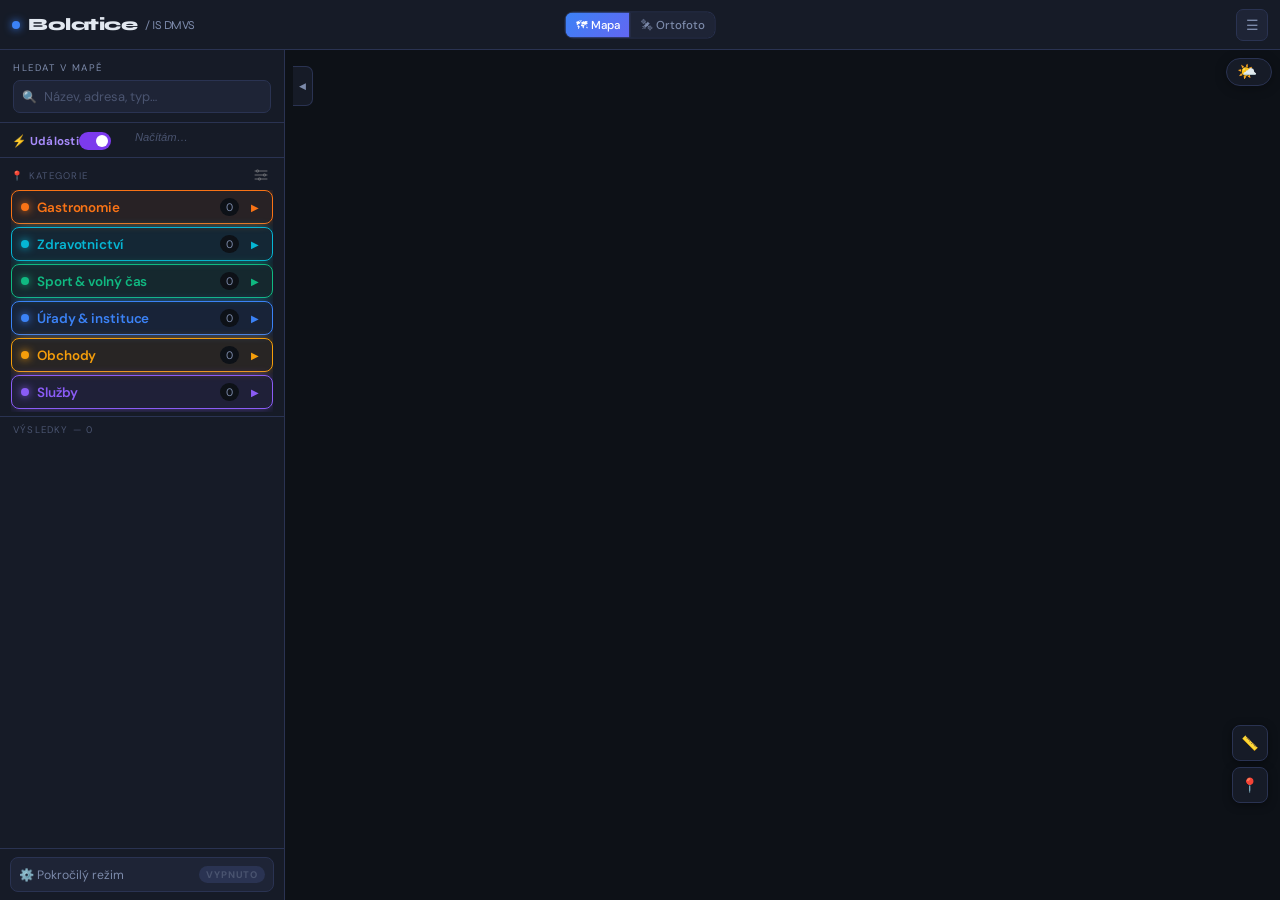
==== commit d344f19d: "dev update" ====
--- a/dev/index.html
+++ b/dev/index.html
@@ -1,5 +1,6 @@
 <!DOCTYPE html>
 <html lang="cs">
+<link rel="stylesheet" href="events/events.css">
 <head>
   <meta charset="UTF-8">
   <meta name="viewport" content="width=device-width, initial-scale=1.0, maximum-scale=1.0, user-scalable=no">
@@ -81,7 +82,6 @@
   <link rel="preconnect" href="https://fonts.googleapis.com">
   <link href="https://fonts.googleapis.com/css2?family=Syne:wght@400;600;700;800&family=DM+Sans:wght@300;400;500&display=swap" rel="stylesheet">
   <link rel="stylesheet" href="css/app.css">
-  <link rel="stylesheet" href="events/events.css">
 </head>
 <body>
 
@@ -235,6 +235,20 @@
       <div id="qgis-list"></div>
     </div>
 
+    <!-- UDÁLOSTI — pokročilý režim (JS naplní) -->
+    <div id="ev-sidebar-sec" class="desk-only" style="display:none">
+      <div class="ev-sidebar-hdr">
+        <span>⚡ Události</span>
+        <label class="ev-vis-toggle" title="Zobrazit/skrýt události na mapě">
+          <input type="checkbox" id="ev-visible-cb" checked onchange="_evToggleVisibility(this.checked)">
+          <span class="ev-vis-slider"></span>
+        </label>
+      </div>
+      <div id="ev-sidebar-list" class="ev-list">
+        <div class="ev-list-empty">Načítám…</div>
+      </div>
+    </div>
+
     <!-- KATEGORIE POI -->
     <div class="sb-sec" id="poi-cats-sec">
       <!-- Hlavička: nadpis + filtrační ikona pro sbalení (landscape) -->
@@ -437,10 +451,6 @@
 <script src="js/measure.js"></script>
 <script src="js/nav.js"></script>
 
-<!-- výstrahy a události (např. uzavírky) — načítají se z events/events-config.js -->
-<script src="events/events-config.js"></script>
-<script src="events/events.js"></script>
-
 <!-- ══ POI DATA — staticky před ui.js → window.json_POI dostupné při loadPOI() ══
      Zkouší oba umístění. Chyba při nenalezení je potlačena (onerror=void 0). ══════ -->
 <script src="data/POI_0.js" onerror="void 0"></script>
@@ -457,6 +467,8 @@
   <div id="wx-widget"><div class="wx-loading">⏳ Načítám počasí…</div></div>
 </div>
 
+<script src="events/events-config.js"></script>
+<script src="events/events.js"></script>
 <script src="js/weather.js"></script>
 <script>window.addEventListener("load",()=>{ if(typeof initAladinWeather==="function") initAladinWeather(); });</script>
 <script>
--- a/dev/events/events.css
+++ b/dev/events/events.css
@@ -225,6 +225,9 @@
 .ev-preset-btn:hover { border-color: #7c3aed; color: #a78bfa; }
 
 /* ── Events sidebar list ─────────────────────────────────────────── */
+#ev-sidebar-sec {
+  display: none; /* shown by JS when advanced mode active */
+}
 .ev-sidebar-sec {
   border-top: 1px solid var(--border, #2a3352);
   padding: 0;
@@ -285,3 +288,12 @@
 .ev-vis-toggle input:checked + .ev-vis-slider { background: #7c3aed; }
 .ev-vis-toggle input:checked + .ev-vis-slider::before { transform: translateX(14px); }
 
+/* ── Event status badges ─────────────────────────────────────────── */
+.ev-status {
+  display: inline-block; font-size: .6rem; font-weight: 600;
+  padding: 2px 6px; border-radius: 10px; margin-top: 2px;
+}
+.ev-status-active { background: rgba(34,197,94,.15); color: #4ade80; }
+.ev-status-future { background: rgba(251,191,36,.12); color: #fbbf24; }
+.ev-list-row-future { opacity: .75; }
+
--- a/dev/css/app.css
+++ b/dev/css/app.css
@@ -1474,6 +1474,9 @@
   #res-list, #res-cnt, .res-hdr,
   .sb-search, #mob-subcat-wrap { display: none !important; }
 
+  /* Landscape + pokročilý: skryj i header Kategorie */
+  body.adv-on .sb-sec-l { display: none !important; }
+
   /* ls-cat-body — při sbalení skrytý, při otevření flex sloupec */
   .ls-cat-body:not(.cats-collapsed) {
     display: flex !important;
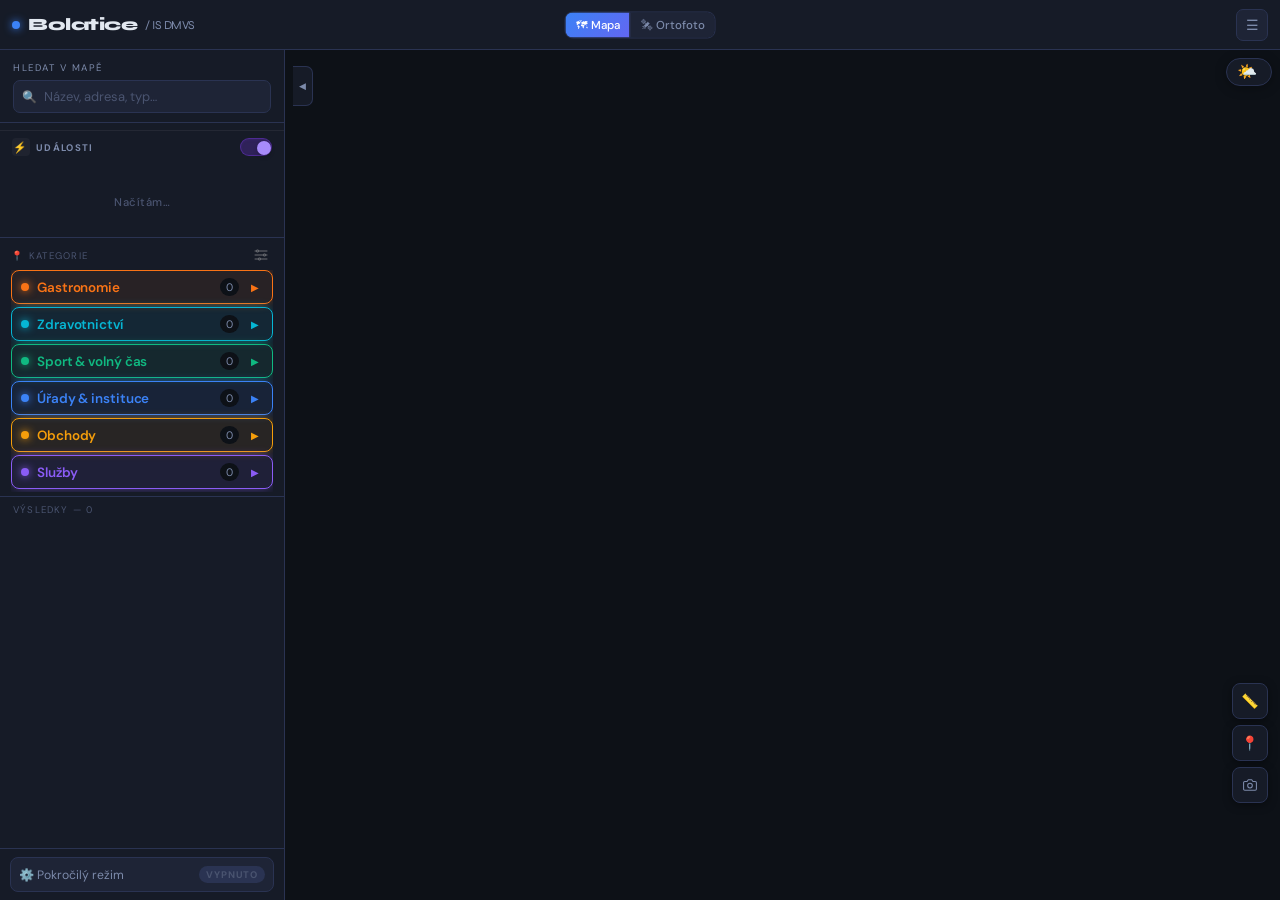
==== commit b4ca7a5b: "upraveny události" ====
--- a/dev/index.html
+++ b/dev/index.html
@@ -196,7 +196,7 @@
 
   <!-- #tilt-wrap: perspective container, overflow:hidden klipuje černé hrany při tiltu -->
   <div id="tilt-wrap">
-    <div id="map"></div>
+  <div id="map"></div>
   </div>
 </div>
 
@@ -238,13 +238,18 @@
     <!-- UDÁLOSTI — pokročilý režim (JS naplní) -->
     <div id="ev-sidebar-sec" class="desk-only" style="display:none">
       <div class="ev-sidebar-hdr">
-        <span>⚡ Události</span>
-        <label class="ev-vis-toggle" title="Zobrazit/skrýt události na mapě">
-          <input type="checkbox" id="ev-visible-cb" checked onchange="_evToggleVisibility(this.checked)">
-          <span class="ev-vis-slider"></span>
-        </label>
-      </div>
-      <div id="ev-sidebar-list" class="ev-list">
+        <div class="ev-sidebar-hdr-title">
+          <span class="ev-sidebar-hdr-icon">⚡</span>
+          <span>Události</span>
+        </div>
+        <div class="ev-sidebar-hdr-actions">
+          <label class="ev-vis-toggle" title="Zobrazit/skrýt události a seznam" onclick="event.stopPropagation()">
+            <input type="checkbox" id="ev-visible-cb" checked onchange="_evToggleVisibility(this.checked)" aria-label="Zobrazit/skrýt události">
+            <span class="ev-vis-slider"></span>
+          </label>
+        </div>
+      </div>
+      <div id="ev-sidebar-list" class="ev-list ev-list-open">
         <div class="ev-list-empty">Načítám…</div>
       </div>
     </div>
@@ -360,6 +365,9 @@
   <button class="fab" id="fab-msr"   title="Měření"          onclick="toggleMsr()">📏</button>
   <button class="fab" id="fab-geo"   title="Moje poloha"     onclick="geolocate()">📍</button>
   <button class="fab" id="fab-nav"   title="Zrušit trasu"    onclick="clearNav()">✕</button>
+  <button class="fab desk-only" id="map-screenshot-btn" title="Pořídit snímek mapy" onclick="mapScreenshot()">
+    <svg viewBox="0 0 24 24" fill="none" stroke="currentColor" stroke-width="1.8" stroke-linecap="round" stroke-linejoin="round" width="14" height="14"><path d="M23 19a2 2 0 0 1-2 2H3a2 2 0 0 1-2-2V8a2 2 0 0 1 2-2h4l2-3h6l2 3h4a2 2 0 0 1 2 2z"/><circle cx="12" cy="13" r="4"/></svg>
+  </button>
 </div>
 
 <!-- ══ PŘÍJEZDOVÁ STATISTIKA (modal při dosažení cíle) ══════════ -->
--- a/dev/events/events.css
+++ b/dev/events/events.css
@@ -227,73 +227,397 @@
 /* ── Events sidebar list ─────────────────────────────────────────── */
 #ev-sidebar-sec {
   display: none; /* shown by JS when advanced mode active */
-}
-.ev-sidebar-sec {
-  border-top: 1px solid var(--border, #2a3352);
+  width: 100%;
+  box-sizing: border-box;
   padding: 0;
-}
+  margin: 7px 0 0 0;
+  border-top: 1px solid rgba(255,255,255,.06);
+  border-radius: 0;
+  overflow: hidden;
+  background: transparent;
+  backdrop-filter: none;
+  box-shadow: none;
+  display: flex;
+  flex-direction: column;
+  max-height: 100%;
+}
+
 .ev-sidebar-hdr {
-  display: flex; align-items: center; justify-content: space-between;
-  padding: 8px 12px 6px;
-  font-size: .72rem; font-weight: 700; color: #a78bfa;
-  letter-spacing: .3px;
-}
+  display: flex;
+  align-items: center;
+  justify-content: space-between;
+  padding: 7px 12px;
+  gap: 8px;
+  color: var(--muted, #94a3b8);
+  font-size: .6rem;
+  font-weight: 700;
+  letter-spacing: 1.3px;
+  text-transform: uppercase;
+  border-bottom: none;
+  background: transparent;
+  flex-shrink: 0;
+  box-sizing: border-box;
+  width: 100%;
+  margin: 0;
+  transition: all .18s ease;
+}
+
+.ev-sidebar-hdr:hover {
+  color: var(--text, #e2e8f0);
+}
+
+.ev-sidebar-hdr-title {
+  flex: 1;
+  display: flex;
+  align-items: center;
+  gap: 6px;
+  font-size: .6rem;
+}
+
+.ev-sidebar-hdr-icon {
+  display: inline-flex;
+  align-items: center;
+  justify-content: center;
+  width: 18px;
+  height: 18px;
+  border-radius: 4px;
+  background: rgba(255,255,255,.04);
+  font-size: .68rem;
+  flex-shrink: 0;
+  transition: background .18s ease;
+}
+
+.ev-sidebar-hdr:hover .ev-sidebar-hdr-icon {
+  background: rgba(255,255,255,.08);
+}
+
+.ev-sidebar-hdr-actions {
+  display: flex;
+  align-items: center;
+  gap: 6px;
+  flex-shrink: 0;
+}
+.ev-vis-toggle {
+  position: relative;
+  display: inline-flex;
+  align-items: center;
+  justify-content: center;
+  width: 32px;
+  height: 18px;
+  cursor: pointer;
+  transition: all .2s ease;
+}
+
+.ev-vis-toggle:hover {
+  transform: scale(1.05);
+}
+
+.ev-vis-toggle input {
+  opacity: 0;
+  width: 0;
+  height: 0;
+}
+
+.ev-vis-slider {
+  position: absolute;
+  inset: 0;
+  background: rgba(148,163,184,.15);
+  border: 1px solid rgba(148,163,184,.25);
+  border-radius: 999px;
+  box-shadow: inset 0 1px 3px rgba(0,0,0,.1);
+  transition: all .24s cubic-bezier(.4,0,.2,1);
+}
+
+.ev-vis-slider::before {
+  content: '';
+  position: absolute;
+  width: 14px;
+  height: 14px;
+  left: 2px;
+  top: 2px;
+  background: #fff;
+  border-radius: 50%;
+  box-shadow: 0 2px 4px rgba(0,0,0,.2);
+  transition: all .24s cubic-bezier(.4,0,.2,1);
+}
+
+.ev-vis-toggle input:checked + .ev-vis-slider {
+  background: rgba(124,58,237,.25);
+  border-color: rgba(124,58,237,.4);
+  box-shadow: inset 0 1px 3px rgba(124,58,237,.1);
+}
+
+.ev-vis-toggle input:checked + .ev-vis-slider::before {
+  transform: translateX(14px);
+  background: #a78bfa;
+}
+
 .ev-list {
-  padding: 2px 8px 8px; display: flex; flex-direction: column; gap: 3px;
-  max-height: 200px; overflow-y: auto;
-  scrollbar-width: thin; scrollbar-color: var(--border, #2a3352) transparent;
-}
-.ev-list-empty { font-size: .7rem; color: var(--dim, #4a5470); padding: 6px 4px; font-style: italic; }
+  display: grid;
+  gap: 6px;
+  padding: 8px 11px 4px 11px;
+  max-height: 320px;
+  overflow: hidden;
+  width: 100%;
+  box-sizing: border-box;
+  background: transparent;
+  flex: 1;
+  min-height: 0;
+  transition: max-height .28s ease, opacity .28s ease, padding .28s ease;
+}
+
+.ev-list.ev-list-closed {
+  max-height: 0;
+  opacity: 0;
+  overflow: hidden;
+  padding: 0 11px;
+}
+
+.ev-list.ev-list-open {
+  max-height: 320px;
+  opacity: 1;
+  overflow-y: auto;
+  overflow-x: hidden;
+  padding: 8px 11px 4px 11px;
+}
+
+.ev-list::-webkit-scrollbar {
+  width: 5px;
+}
+
+.ev-list::-webkit-scrollbar-track {
+  background: transparent;
+  margin: 4px 0;
+}
+
+.ev-list::-webkit-scrollbar-thumb {
+  background: rgba(148,163,184,.25);
+  border-radius: 999px;
+  border: 1px solid rgba(148,163,184,.15);
+  transition: background .2s ease;
+}
+
+.ev-list::-webkit-scrollbar-thumb:hover {
+  background: rgba(148,163,184,.45);
+}
+.ev-list-empty {
+  font-size: .7rem;
+  color: var(--dim, #94a3b8);
+  padding: 24px 8px;
+  text-align: center;
+  background: transparent;
+  border-radius: 0;
+  letter-spacing: 0.5px;
+  font-weight: 500;
+}
 .ev-list-row {
-  display: flex; align-items: center; gap: 7px;
-  padding: 6px 6px; border-radius: 7px; cursor: pointer;
-  border: 1px solid color-mix(in srgb, var(--ev-c) 25%, transparent);
-  background: color-mix(in srgb, var(--ev-c) 6%, transparent);
-  transition: background .14s;
-}
-.ev-list-row:hover { background: color-mix(in srgb, var(--ev-c) 14%, transparent); }
-.ev-list-row-inactive { opacity: .45; }
-.ev-list-ico { font-size: 1.1rem; flex-shrink: 0; }
-.ev-list-info { flex: 1; min-width: 0; }
-.ev-list-name { font-size: .74rem; font-weight: 600; color: var(--text, #e2e8f0);
-  white-space: nowrap; overflow: hidden; text-overflow: ellipsis; }
-.ev-list-meta { font-size: .62rem; color: var(--muted, #7c8aaa); }
-.ev-list-actions { display: flex; gap: 3px; flex-shrink: 0; }
+  display: grid;
+  grid-template-columns: auto 1fr auto;
+  gap: 8px;
+  align-items: center;
+  padding: 10px 8px;
+  border-radius: 8px;
+  cursor: pointer;
+  border: 1px solid rgba(148,163,184,.12);
+  background: rgba(148,163,184,.04);
+  transition: all .18s cubic-bezier(.4,0,.2,1);
+  min-width: 0;
+  overflow: hidden;
+  position: relative;
+}
+
+.ev-list-row::before {
+  content: '';
+  position: absolute;
+  left: 0;
+  top: 0;
+  bottom: 0;
+  width: 3px;
+  background: var(--ev-c, transparent);
+  border-radius: 8px 0 0 8px;
+  opacity: 0;
+  transition: opacity .18s ease;
+}
+
+.ev-list-row:hover {
+  background: rgba(148,163,184,.08);
+  border-color: rgba(124,58,237,.25);
+  transform: translateX(2px);
+}
+
+.ev-list-row:hover::before {
+  opacity: 1;
+}
+
+.ev-list-row:active {
+  transform: translateX(1px);
+}
+.ev-list-row-inactive {
+  opacity: .5;
+}
+
+.ev-list-ico {
+  font-size: 1rem;
+  width: 24px;
+  height: 24px;
+  display: grid;
+  place-items: center;
+  border-radius: 6px;
+  background: rgba(124,58,237,.08);
+  flex-shrink: 0;
+  transition: all .18s ease;
+  color: var(--ev-c, #a78bfa);
+}
+
+.ev-list-row:hover .ev-list-ico {
+  background: var(--ev-c, rgba(124,58,237,.2));
+  transform: scale(1.08);
+}
+
+.ev-list-info {
+  min-width: 0;
+  display: flex;
+  flex-direction: column;
+  justify-content: center;
+  gap: 2px;
+}
+
+.ev-list-name {
+  font-size: .78rem;
+  font-weight: 600;
+  color: var(--text, #f8fafc);
+  line-height: 1.2;
+  overflow: hidden;
+  text-overflow: ellipsis;
+  white-space: nowrap;
+  transition: color .18s ease;
+}
+
+.ev-list-row:hover .ev-list-name {
+  color: #e2e8f0;
+}
+
+.ev-list-meta {
+  font-size: .65rem;
+  color: var(--muted, #94a3b8);
+  overflow: hidden;
+  text-overflow: ellipsis;
+  white-space: nowrap;
+}
+.ev-status {
+  display: inline-flex;
+  align-items: center;
+  gap: 3px;
+  font-size: .62rem;
+  font-weight: 700;
+  padding: 4px 8px;
+  border-radius: 999px;
+  line-height: 1;
+  white-space: nowrap;
+  flex-shrink: 0;
+  width: fit-content;
+  max-width: 100%;
+  text-transform: uppercase;
+  letter-spacing: 0.5px;
+  transition: all .18s ease;
+}
+
+.ev-status-active {
+  background: rgba(34,197,94,.15);
+  color: #10b981;
+  border: 1px solid rgba(34,197,94,.25);
+}
+
+.ev-status:hover {
+  background: rgba(34,197,94,.25);
+}
+
+.ev-status-future {
+  background: rgba(251,191,36,.12);
+  color: #f59e0b;
+  border: 1px solid rgba(251,191,36,.2);
+}
+
+.ev-status-future:hover {
+  background: rgba(251,191,36,.2);
+}
+
+.ev-list-actions {
+  display: flex;
+  gap: 4px;
+  justify-content: flex-end;
+  flex-shrink: 0;
+}
+
 .ev-list-btn {
-  width: 24px; height: 24px; border-radius: 5px;
-  background: rgba(255,255,255,.05); border: none;
-  font-size: .75rem; cursor: pointer; display: flex;
-  align-items: center; justify-content: center;
-  transition: background .13s;
-}
-.ev-list-btn:hover { background: rgba(255,255,255,.12); }
-.ev-list-del:hover { background: rgba(220,38,38,.25); }
-
-/* ── Visibility toggle switch ────────────────────────────────────── */
-.ev-vis-toggle {
-  position: relative; display: inline-block;
-  width: 32px; height: 18px; cursor: pointer;
-}
-.ev-vis-toggle input { opacity: 0; width: 0; height: 0; }
-.ev-vis-slider {
-  position: absolute; inset: 0;
-  background: var(--surf3, #252c42); border-radius: 18px;
-  transition: background .2s;
-}
-.ev-vis-slider::before {
-  content: ''; position: absolute;
-  width: 12px; height: 12px; left: 3px; bottom: 3px;
-  background: #fff; border-radius: 50%; transition: transform .2s;
-}
-.ev-vis-toggle input:checked + .ev-vis-slider { background: #7c3aed; }
-.ev-vis-toggle input:checked + .ev-vis-slider::before { transform: translateX(14px); }
-
-/* ── Event status badges ─────────────────────────────────────────── */
-.ev-status {
-  display: inline-block; font-size: .6rem; font-weight: 600;
-  padding: 2px 6px; border-radius: 10px; margin-top: 2px;
-}
-.ev-status-active { background: rgba(34,197,94,.15); color: #4ade80; }
-.ev-status-future { background: rgba(251,191,36,.12); color: #fbbf24; }
-.ev-list-row-future { opacity: .75; }
-
+  width: 28px;
+  height: 28px;
+  border-radius: 6px;
+  background: rgba(148,163,184,.08);
+  border: 1px solid rgba(148,163,184,.15);
+  color: var(--muted, #94a3b8);
+  font-size: .8rem;
+  cursor: pointer;
+  display: grid;
+  place-items: center;
+  transition: all .18s cubic-bezier(.4,0,.2,1);
+  opacity: 0.7;
+}
+
+.ev-list-row:hover .ev-list-btn {
+  opacity: 1;
+  background: rgba(148,163,184,.12);
+}
+
+.ev-list-btn:hover {
+  background: rgba(124,58,237,.15);
+  border-color: rgba(124,58,237,.25);
+  color: #a78bfa;
+  transform: scale(1.08);
+}
+
+.ev-list-btn:active {
+  transform: scale(0.96);
+}
+
+.ev-list-del:hover {
+  background: rgba(220,38,38,.2);
+  border-color: rgba(220,38,38,.3);
+  color: #f87171;
+}
+
+/* ── Planned popup ───────────────────────────────────────────────── */
+.ev-popup-wrap-planned .leaflet-popup-content-wrapper {
+  background: #1e293b !important;
+  border: 2px dashed #64748b !important;
+  border-radius: 12px !important;
+  box-shadow: 0 4px 20px rgba(0,0,0,.4) !important;
+}
+.ev-popup-wrap-planned .leaflet-popup-tip { background: #1e293b !important; }
+.ev-popup-planned { padding: 10px 13px 12px; }
+.ev-popup-planned-badge {
+  display: flex; align-items: center; justify-content: center; gap: 6px;
+  padding: 5px 8px; margin-bottom: 8px;
+  background: rgba(251,191,36,.12); border-radius: 6px;
+  color: #fbbf24; font-size: .65rem; font-weight: 800;
+  letter-spacing: 1.5px; text-transform: uppercase;
+  animation: plannedPulse 2s ease-in-out infinite;
+}
+@keyframes plannedPulse {
+  0%,100% { opacity:1; } 50% { opacity:.55; }
+}
+.ev-popup-sched {
+  margin: 6px 0; padding: 6px 8px;
+  background: rgba(100,116,139,.12); border-radius: 6px;
+  border-left: 2px solid #64748b;
+}
+.ev-sched-line {
+  font-size: .68rem; color: #94a3b8; margin-bottom: 2px;
+}
+.ev-sched-line strong { color: #e2e8f0; }
+/* Landscape mobile + pokročilý: skryj Kategorie sekci */
+@media (orientation: landscape) and (max-height: 560px) {
+  body.adv-on .sb-sec-l,
+  body.adv-on .sb-sec-l * { display: none !important; }
+  body.adv-on #poi-cats-sec { display: none !important; }
+}
--- a/dev/css/app.css
+++ b/dev/css/app.css
@@ -2112,3 +2112,7 @@
 }
 .wx-deg { font-size: 1.1em; line-height: 1; color: inherit; opacity: .85; }
 .wx-cel { font-size: .9em; line-height: 1; color: inherit; font-weight: 700; letter-spacing: -.5px; }
+
+/* ── Screenshot button — vedle měřítka, desktop only ─────────────── */
+/* Screenshot button lives in fab-col — inherits .fab styles, no extra positioning needed */
+
